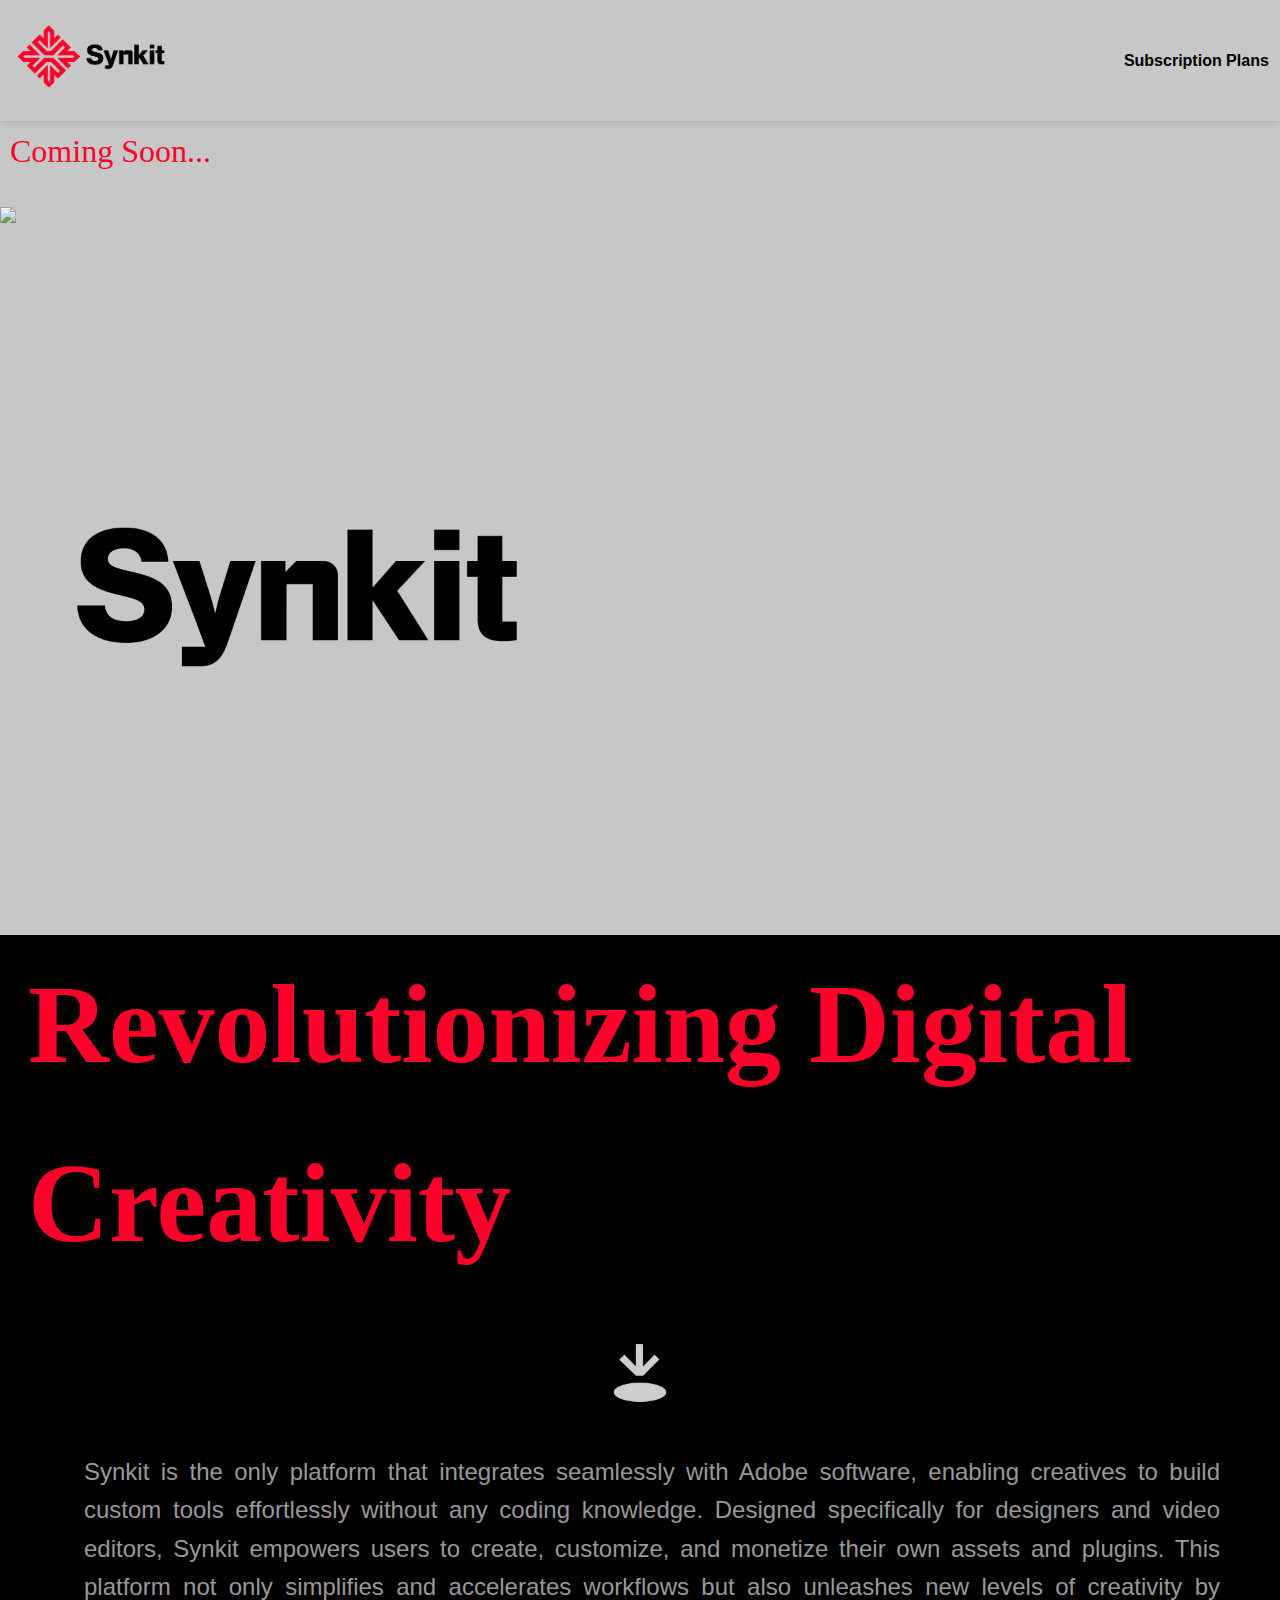
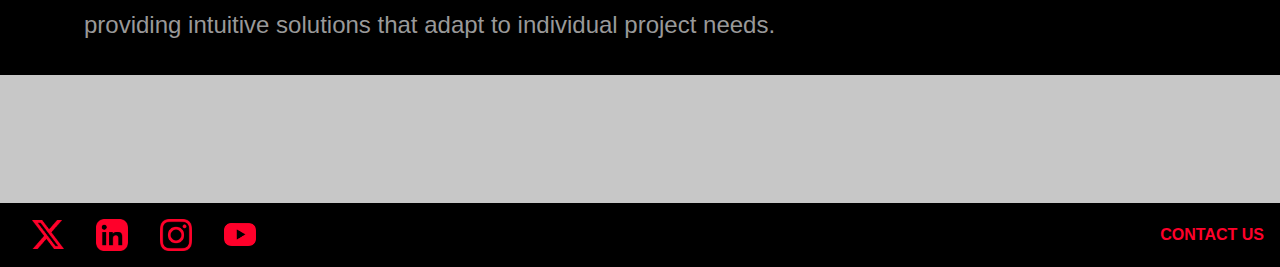
==== index.html @ 9582654c "apartado-landing" ====
<!DOCTYPE html>
<html lang="en">
<head>
    <meta charset="UTF-8">
    <meta name="viewport" content="width=device-width, initial-scale=1.0">
    <title>Synkit</title>
    <link rel="stylesheet" href="CSS/stytle.css">
    <!-- Font Awesome para los iconos de redes sociales -->
    <link rel="stylesheet" href="https://cdnjs.cloudflare.com/ajax/libs/font-awesome/5.15.4/css/all.min.css">
</head>
<body id="background_landing">
    <header>
        <div class="container_product">
            <a href="#" class="logo_product">
                <img src="IMG/Synkit Logov4-02.png" class="img-fluid" alt="Synkit Logo">
            </a>
            <nav>
                <a href="#">Subscription Plans</a>
            </nav>
        </div>
    </header>
    <main>
        <div>
            <p class="coming_soon">Coming Soon...</p>
        </div>
        <section>
            <img src="IMG/render_2.png" class="img-fondo">
            <div>
                <img src="IMG/synkit_landing.png" class="synkit">
            </div>
        </section>
        <section id="banner1">
            <h1>Revolutionizing Digital Creativity</h1>
            <div class="container">
                <div class="row">
                    <div class="col">
                        <img src="IMG/icon_1.png" class="">
                    </div>
                </div>
                <div class="row">
                    <div class="col">
                        <p>Synkit is the only platform that integrates seamlessly with Adobe software, enabling creatives to build custom tools effortlessly without any coding knowledge. Designed specifically for designers and video editors, Synkit empowers users to create, customize, and monetize their own assets and plugins. This platform not only simplifies and accelerates workflows but also unleashes new levels of creativity by providing intuitive solutions that adapt to individual project needs.</p>
                    </div>
                </div>
            </div>
        </section>
    </main>

    <footer>
        <section class="footer_product">
            <div class="footer_product_box">
                <div class="footer_icons">
                    <a class="col footer_icons_box">
                        <img src="IMG/icon_twitter_red.png" class="img_icon_product" alt="twitter">
                        <img src="IMG/icon_linkedin_red.png" class="img_icon_product" alt="linkedin">
                        <img src="IMG/icon_instagram_red.png" class="img_icon_product" alt="instagram">
                        <img src="IMG/icon_youtube_red.png" class="img_icon_product" alt="youtube">
                    </a>
                </div>
                <div class="footer_contact_product">
                    <h3>CONTACT US</h3>
                </div>
                
            </div>
        </section>
    </footer>
    <script src="https://unpkg.com/flickity@2/dist/flickity.pkgd.min.js"></script>
    <script src="https://unpkg.com/aos@2.3.1/dist/aos.js"></script>
    <script src="https://cdn.jsdelivr.net/npm/bootstrap@5.3.3/dist/js/bootstrap.bundle.min.js" integrity="sha384-YvpcrYf0tY3lHB60NNkmXc5s9fDVZLESaAA55NDzOxhy9GkcIdslK1eN7N6jIeHz" crossorigin="anonymous"></script>
</body>
</html>
---- CSS/stytle.css ----
/* Reset y estilos generales */
* {
    margin: 0;
    padding: 0;
    box-sizing: border-box;
    font-family: "Montserrat", sans-serif;
    font-optical-sizing: auto;
    
    
}

body {
   
    line-height: 1.6;
    color: #333; 
   
}

#background_product {
    background-color: #d9d9d9;

}

#background_landing {
    background-color: rgb(199, 199, 199);
}

.container {
    max-width: 1200px;
    margin: 0 auto;
    padding: 0 20px;
}

/* Header */
header {
    padding: 1rem 0;
    box-shadow: 0 2px 5px rgba(0,0,0,0.1);
    width: 100%;
    top: 0;
}

/* PAGINA DE LANDING */

@font-face {
    font-family: Neue Regrade Extrabold;
    src: url('Fonts\Neue Regrade Extrabold.otf');
}

.coming_soon {
    position: relative;
    font-family: Neue Regrade Extrabold;
    width: 100%;
    font-size: 32px;
    margin-top: 35px;
    margin-left: 10px;
    color: #FF002A; /* Puedes cambiar el color del texto */
    animation: parpadeo 0.8s infinite; /* Duración y repetición infinita */
}

@keyframes parpadeo {
    0%, 100% {
        opacity: 1;
    }
    50% {
        opacity: 0;
    }
}

.img-fondo {
    position: absolute;
    z-index: 1;
    width: 100%;
}

.synkit {
    position: relative;
    z-index: 2;
    width: 100%;
}

#banner1 {
    background-color: #000000;
    position: relative;
    display: flex;
    align-items:center;
    flex-direction: column;
}

#banner1 h1 {
    font-size: 7em;
    padding-left: 0.25em;
    font-family: Neue Regrade Extrabold;
    color: #FF002A;
}

#banner1 p {
    position: relative;
    padding-left: 1em;
    font-size: 24px;
    text-align: justify;
    margin-top: 30px;
}

#banner1 div div {
    display: flex;
    flex-direction: row;
    justify-content:center
}

.container {
    margin: 0 auto;
}
/* PAGINA DE PRODUCTO ////////////*/

/* .container {
    width: 100%;
    max-width: 1200px;
    margin: 0 auto;
    padding: 20px;
} */

.logo_product {
    width: 100px;
    height: auto;
}

.logo_product, img {
   width: 10em;
}

/* HEADER STYLES */

.container_product {
    display: flex;
    justify-content: space-between;
    align-items: center;
    padding: 0em 0.7em 0em 0.7em;
    
}

/* MENU PRODUCTO */

.aside-mobile {
    width: 220px;
    position: fixed;
    box-sizing: border-box;
    padding: 10px 0;
    height: 100%;
    top: 0;
    left: -220px;
    z-index: 2;
    background: #000000;
    display: block;
    transition: all 0.3s ease;
    -webkit-transition: all 0.3s ease;
    -moz-transition: all 0.3s ease;
    -o-transition: all 0.3s ease;
 }
 
 .aside-mobile .cont-scroll {
    width: 100%;
    height: 100%;
    overflow-y: auto;
 }
 
 /* .aside-mobile h2 {
    color: #0f9;
    font-size: 35px;
    padding: 0 0 0 20px;
    line-height: 100%;
    margin: 5px 0;
 } */
 
 .aside-mobile ul {
    display: block;
    box-sizing: border-box;
    padding: 0 0 0 20px;
 }
 
 .aside-mobile ul li {
    display: block;
 }
 
 .aside-mobile ul li a {
    display: block;
    text-align: left;
    font-weight: bold;
    font-size: 1.2vw;
    color: #FF002A;
    text-transform: uppercase;
    padding: 1vw 0;
    text-decoration: none;
    cursor: pointer;
    transition: all 0.3s ease;
    -webkit-transition: all 0.3s ease;
    -moz-transition: all 0.3s ease;
    -o-transition: all 0.3s ease;
 }
 
 .aside-mobile ul li a:hover {
    color: #9f0;
 }
 
 .aside-mobile .ico-seccion {
    width: 24px;
    height: 60px;
    overflow: hidden;
    position: absolute;
    top: 0;
    bottom: 0;
    right: -24px;
    z-index: 2;
    margin: auto;
    transition: all 0.3s ease;
    -webkit-transition: all 0.3s ease;
    -moz-transition: all 0.3s ease;
    -o-transition: all 0.3s ease;
    transform-origin: 0% 50%;
    -webkit-transform-origin: 0% 50%;
    -moz-transform-origin: 0% 50%;
    -ms-transform-origin: 0% 50%;
    -o-transform-origin: 0% 50%;
 }
 
 .aside-mobile .ico-seccion:hover {
    transform: scale(1.2);
 }
 
 .aside-mobile .ico-seccion .circulo {
    width: 50px;
    height: 50px;
    border-radius: 50%;
    position: absolute;
    top: 0;
    right: 0;
    cursor: pointer;
    background: #FF002A;
 }
 
 .aside-mobile #btn-menu-lateral {
    width: 20px;
    height: 100%;
    position: absolute;
    top: 0;
    right: -20px;
 }
 
 .contenido {
    width: 100%;
    height: 100%;
    position: relative;
    float: left;
 }
 
 .indicaciones {
    width: 100%;
    height: 40px;
    position: absolute;
    top: 0;
    right: 0;
    bottom: 0;
    left: 0;
    margin: auto;
    color: #fff;
    text-align: center;
    font-weight: 700;
    font-size: 30px;
 }
 

 /* .burger {
    position:fixed;
    z-index:1;
    top: 30px;
    left:30px;
    width: 50px;
    height:35px;
    transition: .3s;
  }

  .burger.active {
    transform: rotate(180deg);
  }
  
  .burger span{
    position: absolute;
    width:100%;
    height:6px;
    background: black;
    left: 0;
    
  }
 
  .burger span:nth-child(1){
    top: 0;
    transition: all .3s .3s;
  }
  .burger.active span:nth-child(1){
    top:calc(50% - 3px);
    transform: rotate(45deg);
  }
  
  .burger span:nth-child(2) {
    top: calc(50% - 3px);
    transition: opacity 1s
  }
  .burger.active span:nth-child(2) {
    opacity: 0;
  }
  
  .burger span:nth-child(3) {
    bottom:0;
    transition: all .3s .3s;
  }
  .burger.active span:nth-child(3){
    
    transform: rotate(-45deg);
    bottom:calc(50% - 3px);
    
  }
  
  nav ul{
    display: none;
    position: absolute;
    margin-top: 0;
    width:100%;
    background: lightgray;
    height:600px;
  }
  
  nav ul li{
    
    margin-left: 30px;
    line-height: 10px;
    font-size: 20px;
    margin-top:85px;
    list-style: none;
  }
  nav li a{
    color:black;
    text-decoration: none;
    transition: font-size .3s;
  }
 
  nav li a:hover{
    font-size: 25px;
  }  */

#title_product_texture {
    display: flex;
    align-items: flex-end;
    margin: 2vw 0 4vw 0;
}

  #flip_product {
    height:50px;
    overflow:hidden;
    width: 5rem;
    margin: 0 0 0 2vw;
  }
  
  #flip_product > div > div {
    color:#fff;
    padding:4px 12px;
    height:45px;
    margin-bottom:45px;
    display:inline-block;
  }
  
  #flip_product div:first-child {
    animation: show 5s linear infinite;
  }

  #title_product_texture > #flip_product > div > div > .img_arrow_texture {
    width: 2rem;
  }
  

p {
    position:fixed;
    width:100%;
    bottom:30px;
    font-size:12px;
    color:#999;
    margin-top:200px;
    
  }

nav {
    display: flex;
    align-items: center;
    gap: 20px;
}

nav a {
    text-decoration: none;
    color: #000;
    font-weight: bold;
}


/* HERO SECTION STYLES MENU */

#title_product_texture > .arrow_title_productt {
    font-size: 2rem;
}

#title_product_texture > .title_menu_product {
    font-size: 4rem;
    font-weight: bold;
    margin: 0.7rem 0 0 0;
}



/* PRODUCTS SECTION STYLES */

.container_section_product {
    width: 100%;
    max-width: 1200px;
    margin: 0 auto;
    padding: 20px;
}

.container_section_product > .row > .card_product {
    border: 2px solid #c7c7c7;
    display: flex;
    flex-direction: column;
    align-items: center;
    padding: 2em;
    margin-top: 0rem;
}

/* .card_product {
   
    
} */

.container_section_product > .row 
> .card_product > .img_product {
    width: 80%;
}

.container_section_product > .row 
> .card_product > .product_info > h3 {
    font-size: 1.5vw;
    color: #FF002A;
}


/* PRODUCTO PDP */


#title_pdp {
    display: flex;
    align-items: flex-end;
    margin: 2vw 0 4vw 0;
}

  #flip_pdp {
    height:50px;
    overflow:hidden;
    width: 5rem;
    margin: 0 0 0 2vw;
  }
  
  #flip_pdp > div > div {
    color:#fff;
    padding:4px 12px;
    height:45px;
    margin-bottom:45px;
    display:inline-block;
  }
  
  #flip_pdp div:first-child {
    animation: show 5s linear infinite;
  }

  #title_pdp > #flip_pdp > div > div > .img_arrow_pdp {
    width: 2rem;
  }

  .box {
    width: 100px;
    height: 100px;
    background-color: blue;
    margin: 50px;
 }
  
/* LIBRERIA PDP */


.image-content {
    width: 100%;
    max-width: 400px;
}

.image-container {
    position: relative;
}

.image-container::before {
    float: left;
    padding-top: 133.76623376623376%;
    content: "";
}

.image-container::after {
    display: block;
    content: "";
    clear: both;
}

.images {
    width: 100%;
    height: 100%;
    position: absolute;
    display: grid;
    grid-template-columns: repeat(3, 1fr);
    grid-template-rows: repeat(4, 1fr);
    gap: 8px;
    grid-template-areas:
        "img-1 img-1 img-1"
        "img-1 img-1 img-1"
        "img-1 img-1 img-1"
        "img-2 img-3 img-4";
}

.product {
    background-size: 75%;
    background-position: center;
    background-repeat: no-repeat;
    cursor: pointer;
    border: 1px dashed #fffce1;
    will-change: transform;
    background-color: #0e100f;
}

.product[data-grid="img-1"] { grid-area: img-1; }
.product[data-grid="img-2"] { grid-area: img-2; }
.product[data-grid="img-3"] { grid-area: img-3; }
.product[data-grid="img-4"] { grid-area: img-4; }

.product-1 { background-image: url("./IMG/web_text_4.jpg"); }
.product-2 { background-image: url("./IMG/web_text_4.jpg"); }
.product-3 { background-image: url("./IMG/web_text_4.jpg"); }
.product-4 { background-image: url("./IMG/web_text_4.jpg"); }

/* PDP INFORMACIÓN */





/* FOOTER */

footer {
    background-color: black;
    padding: 1rem;
    margin: 10% 0 0 0;
}

.footer_product > .footer_product_box {
    display: flex;
    justify-content: space-between;
    align-items: center;
}

.footer_product >.footer_product_box >
.footer_icons > .footer_icons_box  {
   width: 3rem;
   display: flex;
   align-items: center;
   
}

.footer_product >.footer_product_box >
.footer_icons > .footer_icons_box > .img_icon_product  {
   width: 2em;
   margin: 0 1rem 0 1rem;
}

.footer_product >.footer_product_box > .footer_contact_product > h3  {
    font-size: 1rem;
    color: #FF002A;
 }


@media (min-width: 992px) {
    .g-lg-3, .gx-lg-3 {
        --bs-gutter-x: 0rem;
    }

    .g-2, .gy-2 {
    --bs-gutter-y: 0rem; 
    }
.g-2, .gx-2 {
    --bs-gutter-x: 0rem; 
}
}
/* Media Queries */
@media (max-width: 768px) {
    .hero h1 {
        font-size: 2.5rem;
    }
    
    .coming-soon {
        flex-direction: column;
        align-items: center;
    }
    
    .features ul {
        grid-template-columns: repeat(auto-fit, minmax(150px, 1fr));
        gap: 1rem;
    }
}

@media (max-width: 480px) {
    .hero h1 {
        font-size: 2rem;
    }
    
    .hero p {
        font-size: 1rem;
    }
    
    .features h2 {
        font-size: 2rem;
    }
    
    .contact p {
        font-size: 1.5rem;
    }
    
    .social-media {
        gap: 1rem;
    }
}



/* Animaciones */
@keyframes fadeIn {
    from {
        opacity: 0;
        transform: translateY(20px);
    }
    to {
        opacity: 1;
        transform: translateY(0);
    }
}

.hero, .features, .contact {
    animation: fadeIn 1s ease-out;
}

@keyframes show {
    0% {margin-top:-270px;}
    5% {margin-top:-160px;}
    33% {margin-top:-160px;}
    38% {margin-top:-75px;}
    66% {margin-top:-75px;}
    71% {margin-top:0px;}
    99.99% {margin-top:0px;}
    100% {margin-top:-270px;}
  }
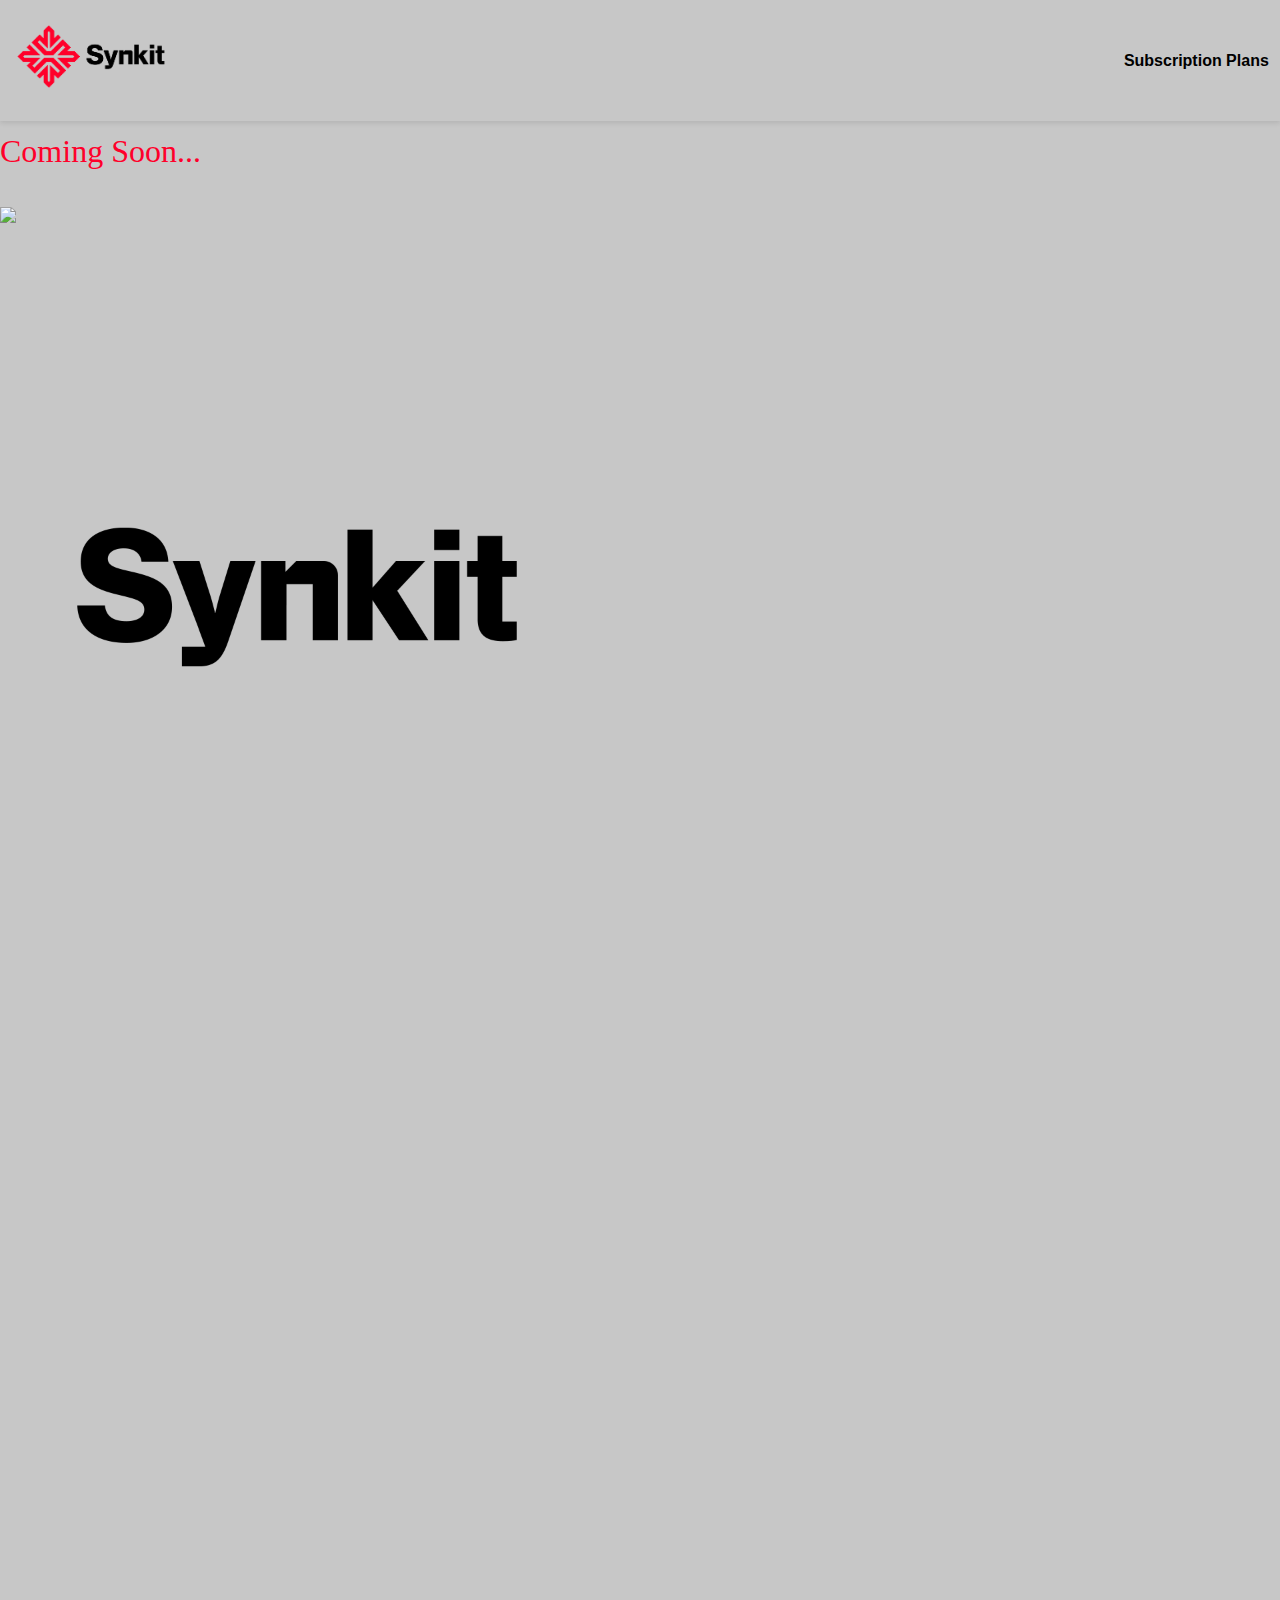
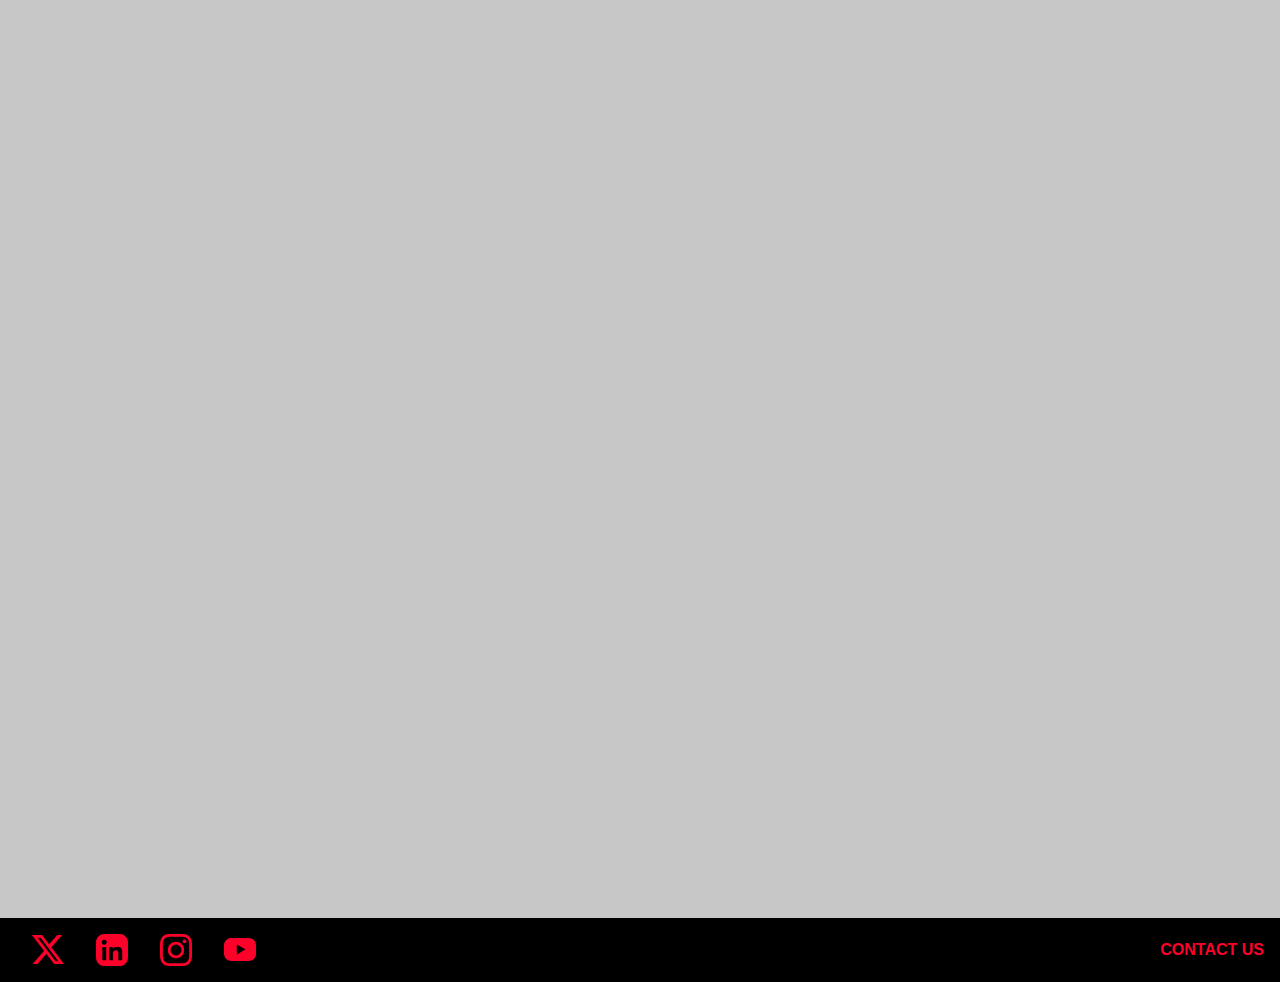
==== commit 50b9ccf4: "animacion-y-seccion" ====
--- a/index.html
+++ b/index.html
@@ -30,16 +30,40 @@
             </div>
         </section>
         <section id="banner1">
-            <h1>Revolutionizing Digital Creativity</h1>
-            <div class="container">
-                <div class="row">
-                    <div class="col">
-                        <img src="IMG/icon_1.png" class="">
+            <div class="todo_banner1">
+                <h1>Revolutionizing Digital Creativity</h1>
+                <div class="container">
+                    <div class="row justify-content-start">
+                        <div class="col-4">
+                            <img src="IMG/icon_1.png" class="">
+                        </div>
                     </div>
-                </div>
-                <div class="row">
-                    <div class="col">
-                        <p>Synkit is the only platform that integrates seamlessly with Adobe software, enabling creatives to build custom tools effortlessly without any coding knowledge. Designed specifically for designers and video editors, Synkit empowers users to create, customize, and monetize their own assets and plugins. This platform not only simplifies and accelerates workflows but also unleashes new levels of creativity by providing intuitive solutions that adapt to individual project needs.</p>
+                    <div class="row justify-content-center">
+                        <div class="col-4">
+                            <p>Synkit is the only platform that integrates seamlessly with Adobe software, enabling creatives to build custom tools effortlessly without any coding knowledge. Designed specifically for designers and video editors, Synkit empowers users to create, customize, and monetize their own assets and plugins. This platform not only simplifies and accelerates workflows but also unleashes new levels of creativity by providing intuitive solutions that adapt to individual project needs.</p>
+                        </div>
+                    </div>
+                    <div class="row justify-content-center">
+                        <div class="col-4">
+                            <h2 class="faq">FAQ</h2>
+                        </div>
+                    </div>
+                    <div class="row justify-content-end">
+                        <div class="col-4">
+                            <p class="textoFaq"><b>How much does the Synkit subscription cost?</b><br>
+                                The price starts at $5.99 per month.<br><br>
+                                
+                                <b>What does the subscription include?</b><br>
+                                An exclusive marketplace with the best assets for Adobe tools (textures, plugins, mock-ups...).
+                                <br><br>
+                                <b>What can I do with Synkit?</b><br>
+                                You can create and sell templates, create Photoshop actions, develop effects and styles, among hundreds of other interesting things.</p>
+                        </div>
+                    </div>
+                    <div class="row justify-content-center">
+                        <div class="col-4">
+                            <img src="IMG/logo2.png" class="logoPequeno">
+                        </div>
                     </div>
                 </div>
             </div>
--- a/CSS/stytle.css
+++ b/CSS/stytle.css
@@ -52,7 +52,6 @@
     width: 100%;
     font-size: 32px;
     margin-top: 35px;
-    margin-left: 10px;
     color: #FF002A; /* Puedes cambiar el color del texto */
     animation: parpadeo 0.8s infinite; /* Duración y repetición infinita */
 }
@@ -84,11 +83,13 @@
     display: flex;
     align-items:center;
     flex-direction: column;
+    left: -1000px; /* Inicialmente fuera de la vista hacia la izquierda */
+    opacity: 0; /* Inicialmente transparente */
+    transition: left 1s ease, opacity 1s ease; /* Transiciones para suavizar el efecto */
 }
 
 #banner1 h1 {
     font-size: 7em;
-    padding-left: 0.25em;
     font-family: Neue Regrade Extrabold;
     color: #FF002A;
 }
@@ -101,7 +102,7 @@
     margin-top: 30px;
 }
 
-#banner1 div div {
+#banner1 div div div {
     display: flex;
     flex-direction: row;
     justify-content:center
@@ -110,7 +111,28 @@
 .container {
     margin: 0 auto;
 }
+
+.faq {
+  font-size: 7em;
+  font-family: Neue Regrade Extrabold;
+  color: #FF002A;
+}
+
+.textoFaq {
+  position: relative;
+  padding-left: 1em;
+  font-size: 24px;
+  text-align: justify;
+  margin-top: 30px;
+  color: #999;
+}
+
+
 /* PAGINA DE PRODUCTO ////////////*/
+
+
+
+
 
 /* .container {
     width: 100%;
@@ -135,6 +157,7 @@
     justify-content: space-between;
     align-items: center;
     padding: 0em 0.7em 0em 0.7em;
+    
     
 }
 
@@ -355,7 +378,6 @@
   #flip_product {
     height:50px;
     overflow:hidden;
-    width: 5rem;
     margin: 0 0 0 2vw;
   }
   
@@ -409,6 +431,7 @@
     font-size: 4rem;
     font-weight: bold;
     margin: 0.7rem 0 0 0;
+    font-family: Neue Regrade Extrabold; 
 }
 
 
@@ -460,7 +483,7 @@
   #flip_pdp {
     height:50px;
     overflow:hidden;
-    width: 5rem;
+    /* width: 5rem; */
     margin: 0 0 0 2vw;
   }
   
@@ -486,67 +509,67 @@
     background-color: blue;
     margin: 50px;
  }
-  
-/* LIBRERIA PDP */
-
-
-.image-content {
-    width: 100%;
-    max-width: 400px;
-}
-
-.image-container {
-    position: relative;
-}
-
-.image-container::before {
+
+ #title_pdp > .title_menu_pdp {
+    font-size: 4rem;
+    font-weight: bold;
+    margin: 0.7rem 0 0 0;
+    font-family: Neue Regrade Extrabold;
+ }
+  
+/* LIBRERIA PDP FotoSwipe */
+
+.grid {
+    background: #DDD;
+    max-width: 1200px;
+  }
+  
+  /* clear fix */
+  .grid:after {
+    content: '';
+    display: block;
+    clear: both;
+  }
+  
+  /* ---- .grid-item ---- */
+  
+  .grid-item {
     float: left;
-    padding-top: 133.76623376623376%;
-    content: "";
-}
-
-.image-container::after {
-    display: block;
-    content: "";
-    clear: both;
-}
-
-.images {
-    width: 100%;
-    height: 100%;
-    position: absolute;
-    display: grid;
-    grid-template-columns: repeat(3, 1fr);
-    grid-template-rows: repeat(4, 1fr);
-    gap: 8px;
-    grid-template-areas:
-        "img-1 img-1 img-1"
-        "img-1 img-1 img-1"
-        "img-1 img-1 img-1"
-        "img-2 img-3 img-4";
-}
-
-.product {
-    background-size: 75%;
-    background-position: center;
-    background-repeat: no-repeat;
-    cursor: pointer;
-    border: 1px dashed #fffce1;
-    will-change: transform;
-    background-color: #0e100f;
-}
-
-.product[data-grid="img-1"] { grid-area: img-1; }
-.product[data-grid="img-2"] { grid-area: img-2; }
-.product[data-grid="img-3"] { grid-area: img-3; }
-.product[data-grid="img-4"] { grid-area: img-4; }
-
-.product-1 { background-image: url("./IMG/web_text_4.jpg"); }
-.product-2 { background-image: url("./IMG/web_text_4.jpg"); }
-.product-3 { background-image: url("./IMG/web_text_4.jpg"); }
-.product-4 { background-image: url("./IMG/web_text_4.jpg"); }
-
-/* PDP INFORMACIÓN */
+    width: 100px;
+    height: 100px;
+    background: #C09;
+    border: 2px solid hsla(0, 0%, 0%, 0.5);
+  }
+  
+  .grid-item--width2 { width: 200px; }
+  .grid-item--height2 { height: 200px; }
+  
+  .grid-item:hover {
+    border-color: hsla(0, 0%, 100%, 0.5);
+    cursor: move;
+  }
+  
+  .grid-item.is-dragging,
+  .grid-item.is-positioning-post-drag {
+    background: #C90;
+    z-index: 2;
+  }
+  
+  .packery-drop-placeholder {
+    outline: 3px dashed hsla(0, 0%, 0%, 0.5);
+    outline-offset: -6px;
+    -webkit-transition: -webkit-transform 0.2s;
+            transition: transform 0.2s;
+  }
+
+  .grid-item.is-dragging,
+/* Packery adds class while transitioning to drop position */
+.grid-item.is-positioning-post-drag {
+  background: #EA0;
+  z-index: 2; /* keep dragged item on top */
+}
+  
+  /* PDP INFORMACIÓN */
 
 
 
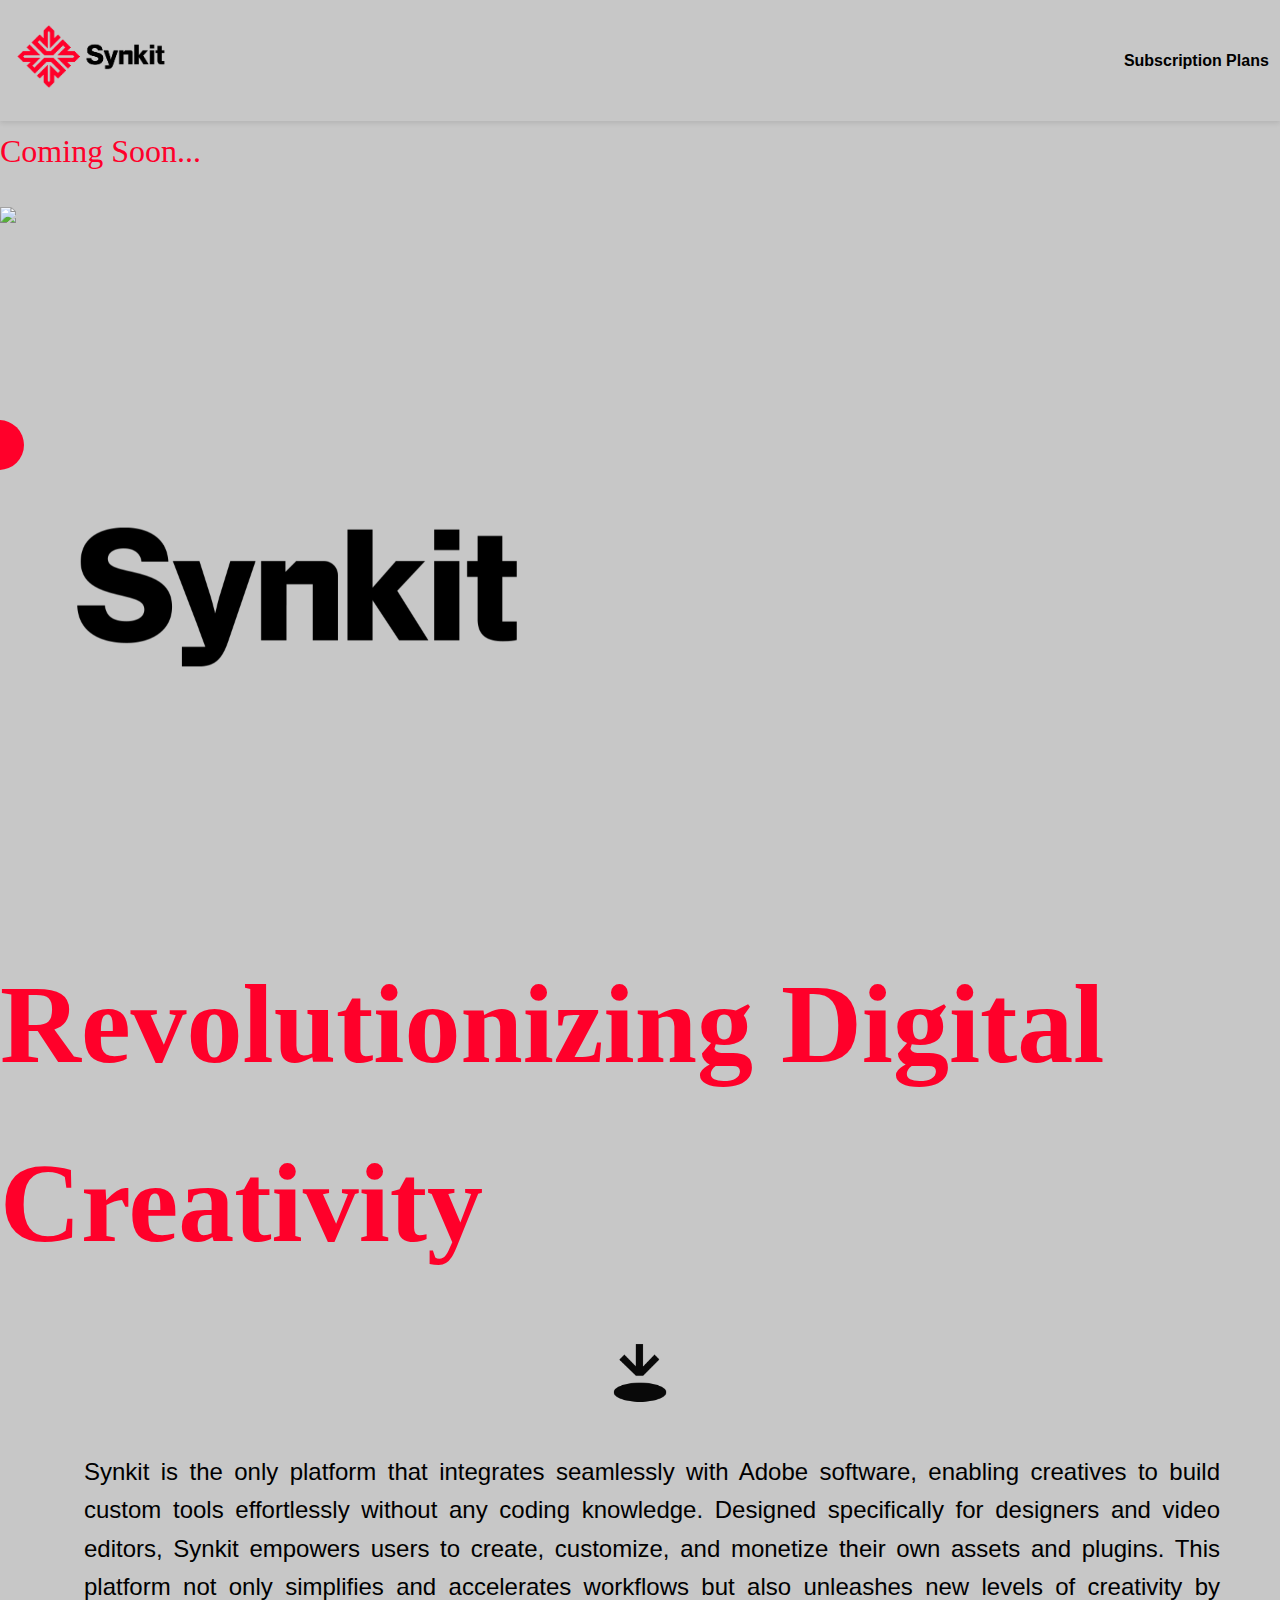
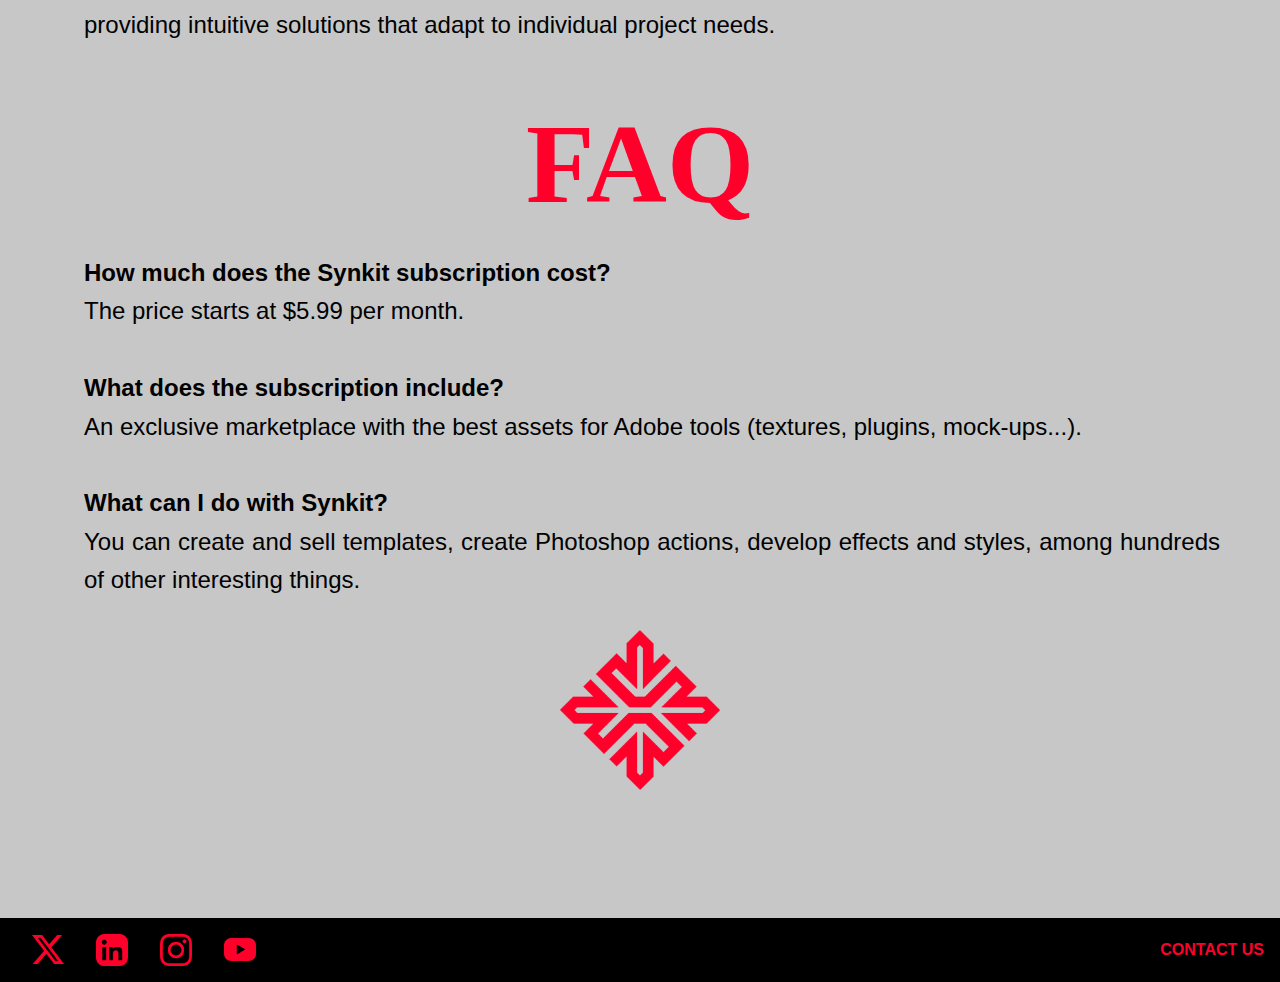
==== commit 49962add: "cambios" ====
--- a/index.html
+++ b/index.html
@@ -18,6 +18,21 @@
                 <a href="#">Subscription Plans</a>
             </nav>
         </div>
+        <aside id="menu-lateral" class="aside-mobile">
+            <div class="cont-scroll">
+            <ul>
+                <li><a href="#">Plugins</a></li>
+                <li><a href="#" class="actual">Brushes</a></li>
+                <li><a href="#">Textures</a></li>
+                <li><a href="#">FX packs</a></li>
+                <li><a href="#">MSock-ups</a></li>
+            </ul>
+            <div class="ico-seccion">
+                <div class="circulo salud"></div>
+            </div>
+            <div id="btn-menu-lateral"></div>
+            </div>
+        </aside>
     </header>
     <main>
         <div>
--- a/CSS/stytle.css
+++ b/CSS/stytle.css
@@ -78,14 +78,10 @@
 }
 
 #banner1 {
-    background-color: #000000;
     position: relative;
     display: flex;
     align-items:center;
     flex-direction: column;
-    left: -1000px; /* Inicialmente fuera de la vista hacia la izquierda */
-    opacity: 0; /* Inicialmente transparente */
-    transition: left 1s ease, opacity 1s ease; /* Transiciones para suavizar el efecto */
 }
 
 #banner1 h1 {
@@ -100,6 +96,7 @@
     font-size: 24px;
     text-align: justify;
     margin-top: 30px;
+    color: #000000;
 }
 
 #banner1 div div div {
@@ -124,7 +121,7 @@
   font-size: 24px;
   text-align: justify;
   margin-top: 30px;
-  color: #999;
+  color: #000000;
 }
 
 
@@ -519,68 +516,98 @@
   
 /* LIBRERIA PDP FotoSwipe */
 
-.grid {
-    background: #DDD;
-    max-width: 1200px;
-  }
-  
-  /* clear fix */
-  .grid:after {
-    content: '';
-    display: block;
-    clear: both;
-  }
-  
-  /* ---- .grid-item ---- */
-  
-  .grid-item {
-    float: left;
+
+  /* PDP INFORMACIÓN */
+
+
+  .gallery {
+    text-align: center;
+  }
+  .main-image img {
+    width: 400px;
+    height: 400px;
+    object-fit: cover;
+    margin-bottom: 20px;
+    cursor: pointer;
+    transition: transform 0.3s ease;
+  }
+  .thumbnails {
+    display: flex;
+    justify-content: center;
+  }
+  .thumbnail {
     width: 100px;
     height: 100px;
-    background: #C09;
-    border: 2px solid hsla(0, 0%, 0%, 0.5);
-  }
-  
-  .grid-item--width2 { width: 200px; }
-  .grid-item--height2 { height: 200px; }
-  
-  .grid-item:hover {
-    border-color: hsla(0, 0%, 100%, 0.5);
-    cursor: move;
-  }
-  
-  .grid-item.is-dragging,
-  .grid-item.is-positioning-post-drag {
-    background: #C90;
-    z-index: 2;
-  }
-  
-  .packery-drop-placeholder {
-    outline: 3px dashed hsla(0, 0%, 0%, 0.5);
-    outline-offset: -6px;
-    -webkit-transition: -webkit-transform 0.2s;
-            transition: transform 0.2s;
-  }
-
-  .grid-item.is-dragging,
-/* Packery adds class while transitioning to drop position */
-.grid-item.is-positioning-post-drag {
-  background: #EA0;
-  z-index: 2; /* keep dragged item on top */
-}
-  
-  /* PDP INFORMACIÓN */
-
-
-
-
-
+    object-fit: cover;
+    cursor: pointer;
+    transition: transform 0.2s ease;
+    padding: 0.2rem;
+  }
+  .thumbnail:hover {
+    transform: scale(1.1);
+  }
+
+  /* Estilos del modal */
+  .modal {
+    display: none;
+    position: fixed;
+    top: 0;
+    left: 0;
+    width: 100%;
+    height: 100%;
+    background-color: rgba(0, 0, 0, 0.8);
+    justify-content: center;
+    align-items: center;
+    z-index: 1000;
+  }
+  .modal-content {
+    position: relative;
+  max-width: 50%;
+  max-height: 50%;
+  text-align: center;
+  background-color: transparent !important; /* Fuerza la transparencia */
+  border: none !important; /* Elimina el borde si es necesario */
+  box-shadow: none !important; /* Elimina cualquier sombra */
+    
+  }
+  .modal-content img {
+    width: 50%; /* Tamaño reducido para las imágenes en el modal */
+    height: auto;
+    margin: 20px auto;
+  }
+
+  /* Botones de control y cierre fuera de la imagen */
+  .close {
+    position: absolute;
+    top: 20px;
+    right: 30px;
+    font-size: 32px;
+    color: white;
+    cursor: pointer;
+  }
+  .carousel-control {
+    cursor: pointer;
+    position: absolute;
+    top: 50%;
+    transform: translateY(-50%);
+    color: white;
+    font-weight: bold;
+    font-size: 32px;
+    user-select: none;
+    padding: 0 20px;
+  }
+  .carousel-control.left {
+    left: 20px;
+  }
+  .carousel-control.right {
+    right: 20px;
+  }
 /* FOOTER */
 
 footer {
     background-color: black;
     padding: 1rem;
-    margin: 10% 0 0 0;
+    margin: 10VW 0 0 0;
 }
 
 .footer_product > .footer_product_box {
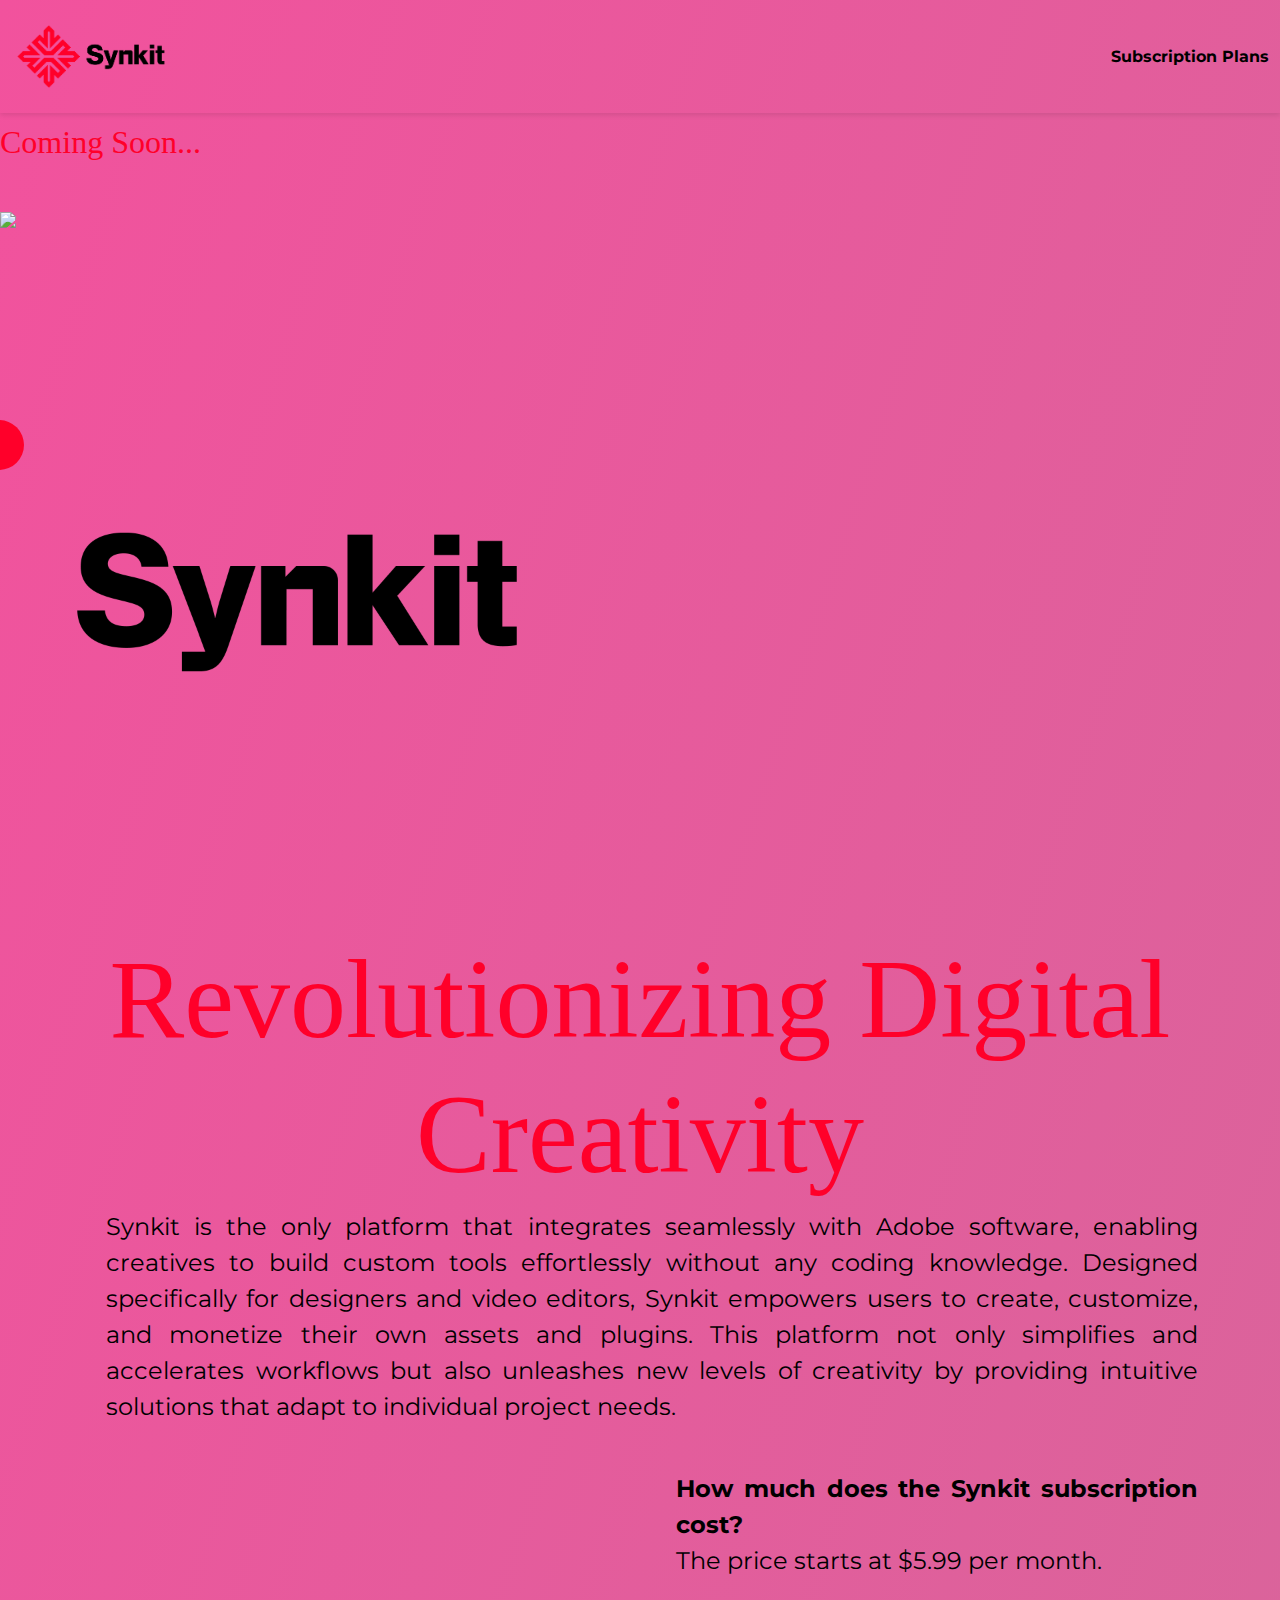
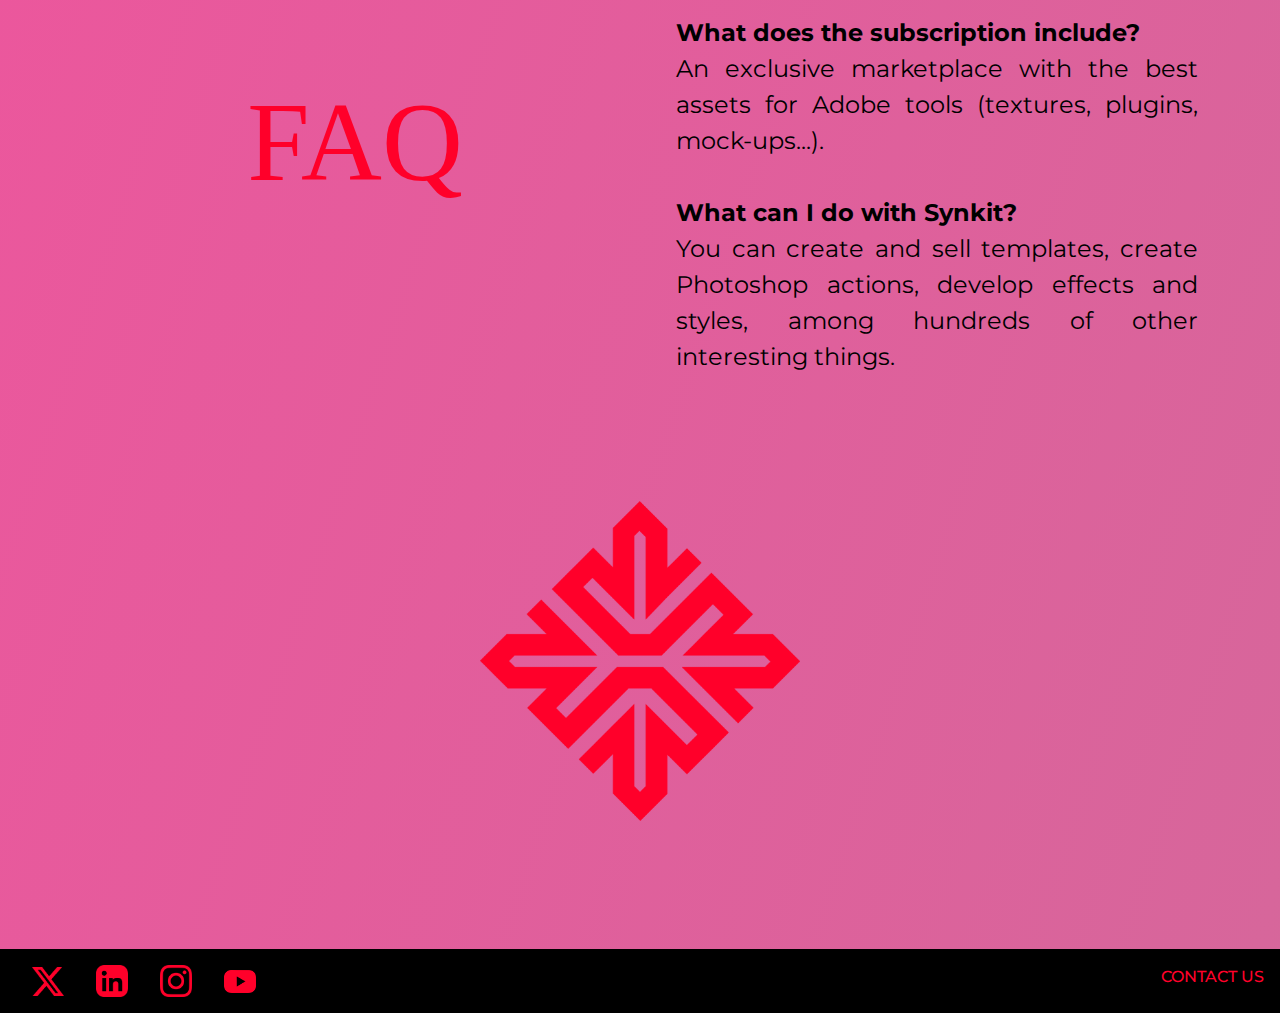
==== commit 4b36385e: "cambios" ====
--- a/index.html
+++ b/index.html
@@ -1,13 +1,20 @@
 <!DOCTYPE html>
 <html lang="en">
-<head>
-    <meta charset="UTF-8">
-    <meta name="viewport" content="width=device-width, initial-scale=1.0">
-    <title>Synkit</title>
-    <link rel="stylesheet" href="CSS/stytle.css">
-    <!-- Font Awesome para los iconos de redes sociales -->
-    <link rel="stylesheet" href="https://cdnjs.cloudflare.com/ajax/libs/font-awesome/5.15.4/css/all.min.css">
-</head>
+    <head>
+        <meta charset="UTF-8">
+        <meta name="viewport" content="width=device-width, initial-scale=1.0">
+        <title>Synkit Textures</title>
+        <link href="https://unpkg.com/aos@2.3.1/dist/aos.css" rel="stylesheet">
+        <link rel="stylesheet" href="CSS/stytle.css">
+        <link href="https://cdn.jsdelivr.net/npm/bootstrap@5.3.3/dist/css/bootstrap.min.css" rel="stylesheet" integrity="sha384-QWTKZyjpPEjISv5WaRU9OFeRpok6YctnYmDr5pNlyT2bRjXh0JMhjY6hW+ALEwIH" crossorigin="anonymous"> 
+        <!-- Font Awesome para los iconos de redes sociales -->
+        <link rel="stylesheet" href="https://cdnjs.cloudflare.com/ajax/libs/font-awesome/5.15.4/css/all.min.css">
+        <link rel="preconnect" href="https://fonts.googleapis.com">
+        <link rel="preconnect" href="https://fonts.gstatic.com" crossorigin>
+        <link href="https://fonts.googleapis.com/css2?family=Lato:ital,wght@0,100;0,300;0,400;0,700;0,900;1,100;1,
+        300;1,400;1,700;1,900&family=Montserrat:ital,wght@0,100..900;1,100..900&family=Roboto:ital,wght@0,100;0,300;0,400;0,500;0,700;0,900;1,100;1,300;1,400;1,500;1,700;1,900&display=swap" rel="stylesheet">
+    
+    </head>
 <body id="background_landing">
     <header>
         <div class="container_product">
@@ -46,25 +53,23 @@
         </section>
         <section id="banner1">
             <div class="todo_banner1">
-                <h1>Revolutionizing Digital Creativity</h1>
-                <div class="container">
-                    <div class="row justify-content-start">
-                        <div class="col-4">
-                            <img src="IMG/icon_1.png" class="">
+
+                <div class="container text-center">
+                    <div class="row align-items-start">
+                        <div class="col">
+                            <h1>Revolutionizing Digital Creativity</h1>
                         </div>
                     </div>
-                    <div class="row justify-content-center">
-                        <div class="col-4">
+                    <div class="row align-items-start">
+                        <div class="col">
                             <p>Synkit is the only platform that integrates seamlessly with Adobe software, enabling creatives to build custom tools effortlessly without any coding knowledge. Designed specifically for designers and video editors, Synkit empowers users to create, customize, and monetize their own assets and plugins. This platform not only simplifies and accelerates workflows but also unleashes new levels of creativity by providing intuitive solutions that adapt to individual project needs.</p>
                         </div>
                     </div>
-                    <div class="row justify-content-center">
-                        <div class="col-4">
+                    <div class="row align-items-center">
+                        <div class="col">
                             <h2 class="faq">FAQ</h2>
                         </div>
-                    </div>
-                    <div class="row justify-content-end">
-                        <div class="col-4">
+                        <div class="col">
                             <p class="textoFaq"><b>How much does the Synkit subscription cost?</b><br>
                                 The price starts at $5.99 per month.<br><br>
                                 
@@ -75,8 +80,8 @@
                                 You can create and sell templates, create Photoshop actions, develop effects and styles, among hundreds of other interesting things.</p>
                         </div>
                     </div>
-                    <div class="row justify-content-center">
-                        <div class="col-4">
+                    <div class="row align-items-center">
+                        <div class="col">
                             <img src="IMG/logo2.png" class="logoPequeno">
                         </div>
                     </div>
--- a/CSS/stytle.css
+++ b/CSS/stytle.css
@@ -22,7 +22,27 @@
 }
 
 #background_landing {
-    background-color: rgb(199, 199, 199);
+  background: linear-gradient(108deg, #F2529D, #969696, #D2D8D9, #F23D5E);
+  background-size: 1000% 1000%;
+  -webkit-animation: AnimationName 16s ease infinite;
+  -moz-animation: AnimationName 16s ease infinite;
+  animation: AnimationName 16s ease infinite;
+}
+
+@-webkit-keyframes AnimationName {
+  0%{background-position:49% 0%}
+  50%{background-position:52% 100%}
+  100%{background-position:49% 0%}
+}
+@-moz-keyframes AnimationName {
+  0%{background-position:49% 0%}
+  50%{background-position:52% 100%}
+  100%{background-position:49% 0%}
+}
+@keyframes AnimationName {
+  0%{background-position:49% 0%}
+  50%{background-position:52% 100%}
+  100%{background-position:49% 0%}
 }
 
 .container {
@@ -124,6 +144,21 @@
   color: #000000;
 }
 
+.logoPequeno {
+  width: 20em;
+  margin-top: 5em;
+  transform-style: preserve-3d;
+  animation: rotar3D 3s linear infinite;
+}
+
+@keyframes rotar3D {
+  from {
+      transform: rotateY(0deg);
+  }
+  to {
+      transform: rotateY(360deg);
+  }
+}
 
 /* PAGINA DE PRODUCTO ////////////*/
 
@@ -168,7 +203,7 @@
     height: 100%;
     top: 0;
     left: -220px;
-    z-index: 2;
+    z-index: 3;
     background: #000000;
     display: block;
     transition: all 0.3s ease;
@@ -287,90 +322,11 @@
     font-size: 30px;
  }
  
-
- /* .burger {
-    position:fixed;
-    z-index:1;
-    top: 30px;
-    left:30px;
-    width: 50px;
-    height:35px;
-    transition: .3s;
-  }
-
-  .burger.active {
-    transform: rotate(180deg);
-  }
-  
-  .burger span{
-    position: absolute;
-    width:100%;
-    height:6px;
-    background: black;
-    left: 0;
-    
-  }
- 
-  .burger span:nth-child(1){
-    top: 0;
-    transition: all .3s .3s;
-  }
-  .burger.active span:nth-child(1){
-    top:calc(50% - 3px);
-    transform: rotate(45deg);
-  }
-  
-  .burger span:nth-child(2) {
-    top: calc(50% - 3px);
-    transition: opacity 1s
-  }
-  .burger.active span:nth-child(2) {
-    opacity: 0;
-  }
-  
-  .burger span:nth-child(3) {
-    bottom:0;
-    transition: all .3s .3s;
-  }
-  .burger.active span:nth-child(3){
-    
-    transform: rotate(-45deg);
-    bottom:calc(50% - 3px);
-    
-  }
-  
-  nav ul{
-    display: none;
-    position: absolute;
-    margin-top: 0;
-    width:100%;
-    background: lightgray;
-    height:600px;
-  }
-  
-  nav ul li{
-    
-    margin-left: 30px;
-    line-height: 10px;
-    font-size: 20px;
-    margin-top:85px;
-    list-style: none;
-  }
-  nav li a{
-    color:black;
-    text-decoration: none;
-    transition: font-size .3s;
-  }
- 
-  nav li a:hover{
-    font-size: 25px;
-  }  */
-
-#title_product_texture {
+  #title_product_texture {
     display: flex;
     align-items: flex-end;
     margin: 2vw 0 4vw 0;
-}
+  }
 
   #flip_product {
     height:50px;
@@ -405,51 +361,52 @@
     
   }
 
-nav {
-    display: flex;
-    align-items: center;
-    gap: 20px;
-}
-
-nav a {
-    text-decoration: none;
-    color: #000;
-    font-weight: bold;
-}
+  nav {
+      display: flex;
+      align-items: center;
+      gap: 20px;
+  }
+
+  nav a {
+      text-decoration: none;
+      color: #000;
+      font-weight: bold;
+  }
 
 
 /* HERO SECTION STYLES MENU */
 
-#title_product_texture > .arrow_title_productt {
-    font-size: 2rem;
-}
-
-#title_product_texture > .title_menu_product {
-    font-size: 4rem;
-    font-weight: bold;
-    margin: 0.7rem 0 0 0;
-    font-family: Neue Regrade Extrabold; 
-}
+  #title_product_texture > .arrow_title_productt {
+      font-size: 2rem;
+  }
+
+  #title_product_texture > .title_menu_product {
+      font-size: 4rem;
+      font-weight: bold;
+      margin: 0.7rem 0 0 0;
+      font-family: Neue Regrade Extrabold; 
+  }
 
 
 
 /* PRODUCTS SECTION STYLES */
 
-.container_section_product {
-    width: 100%;
-    max-width: 1200px;
-    margin: 0 auto;
-    padding: 20px;
-}
-
-.container_section_product > .row > .card_product {
-    border: 2px solid #c7c7c7;
-    display: flex;
-    flex-direction: column;
-    align-items: center;
-    padding: 2em;
-    margin-top: 0rem;
-}
+  .container_section_product {
+      width: 100%;
+      max-width: 1200px;
+      margin: 0 auto;
+      padding: 20px;
+      
+  }
+
+  .container_section_product > .row > .card_product {
+      border: 2px solid #c7c7c7;
+      display: flex;
+      flex-direction: column;
+      align-items: center;
+      padding: 2em;
+      margin-top: 0rem;
+  }
 
 /* .card_product {
    
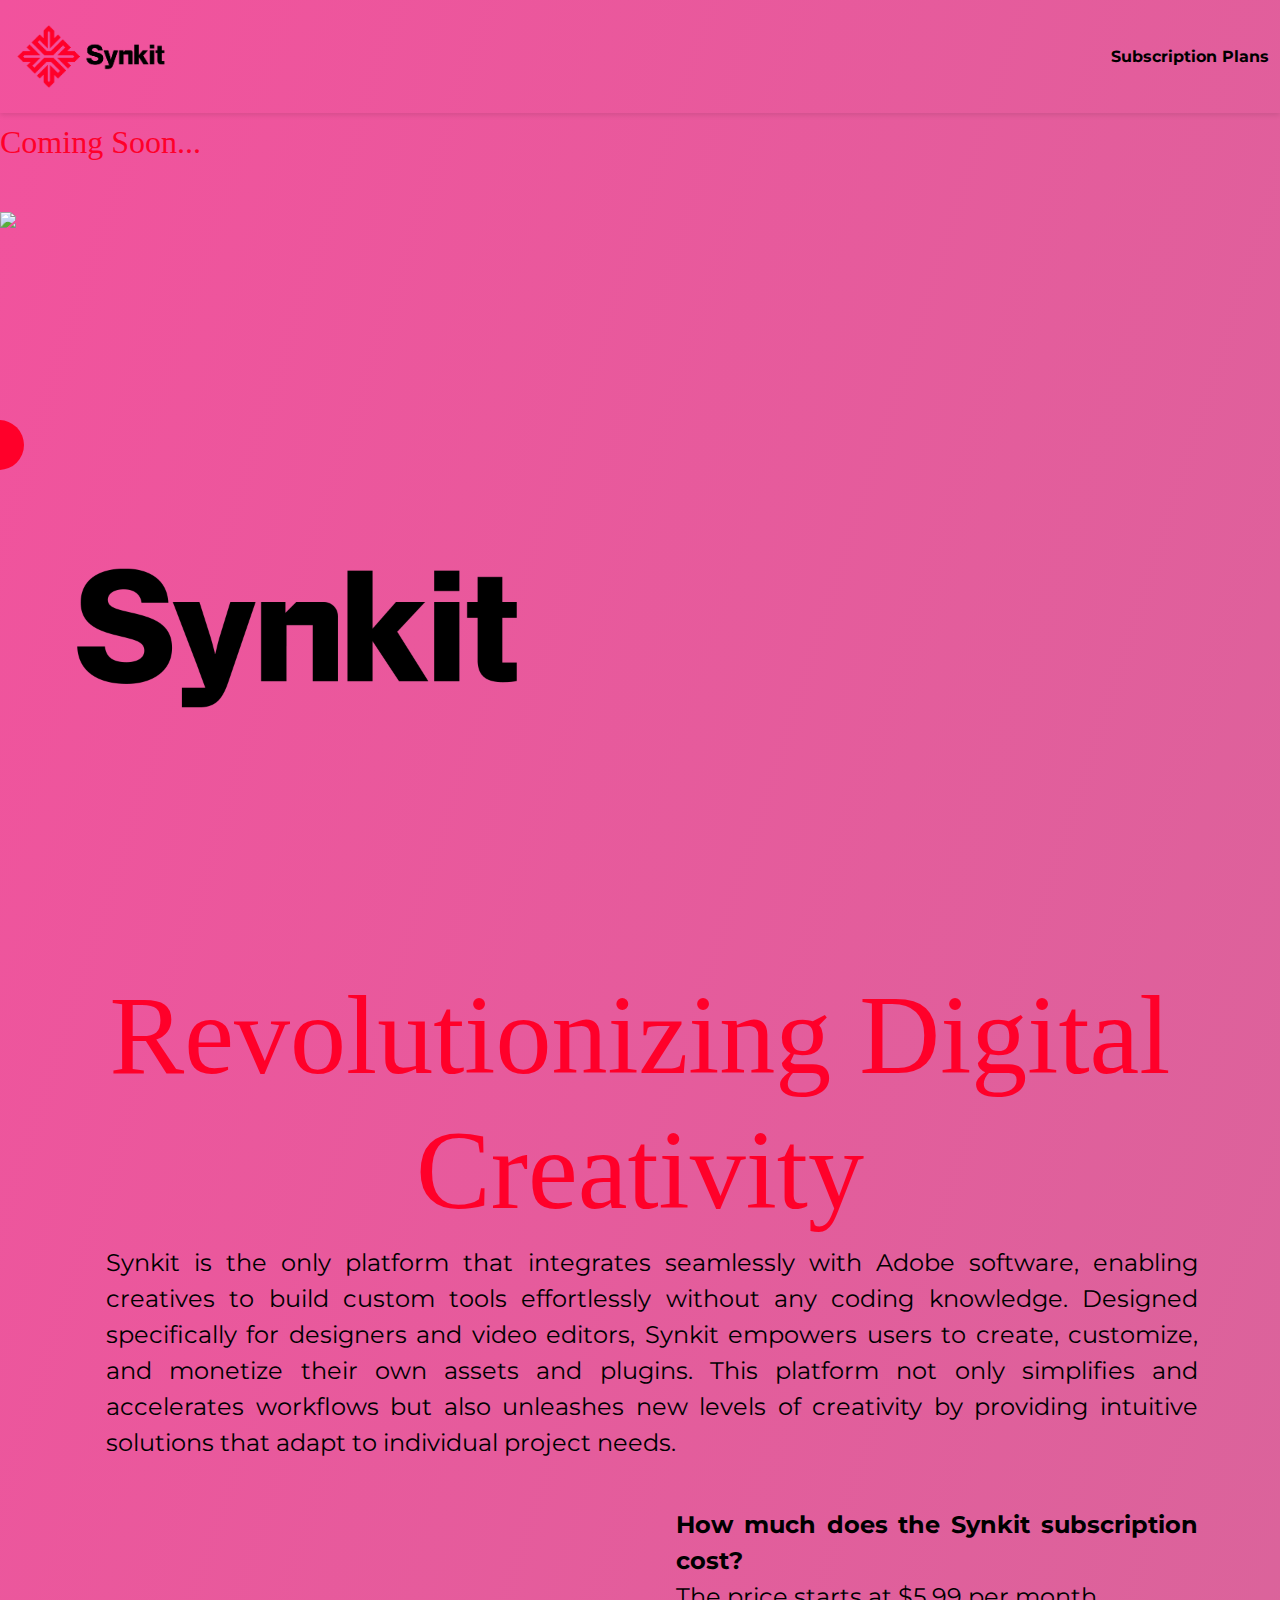
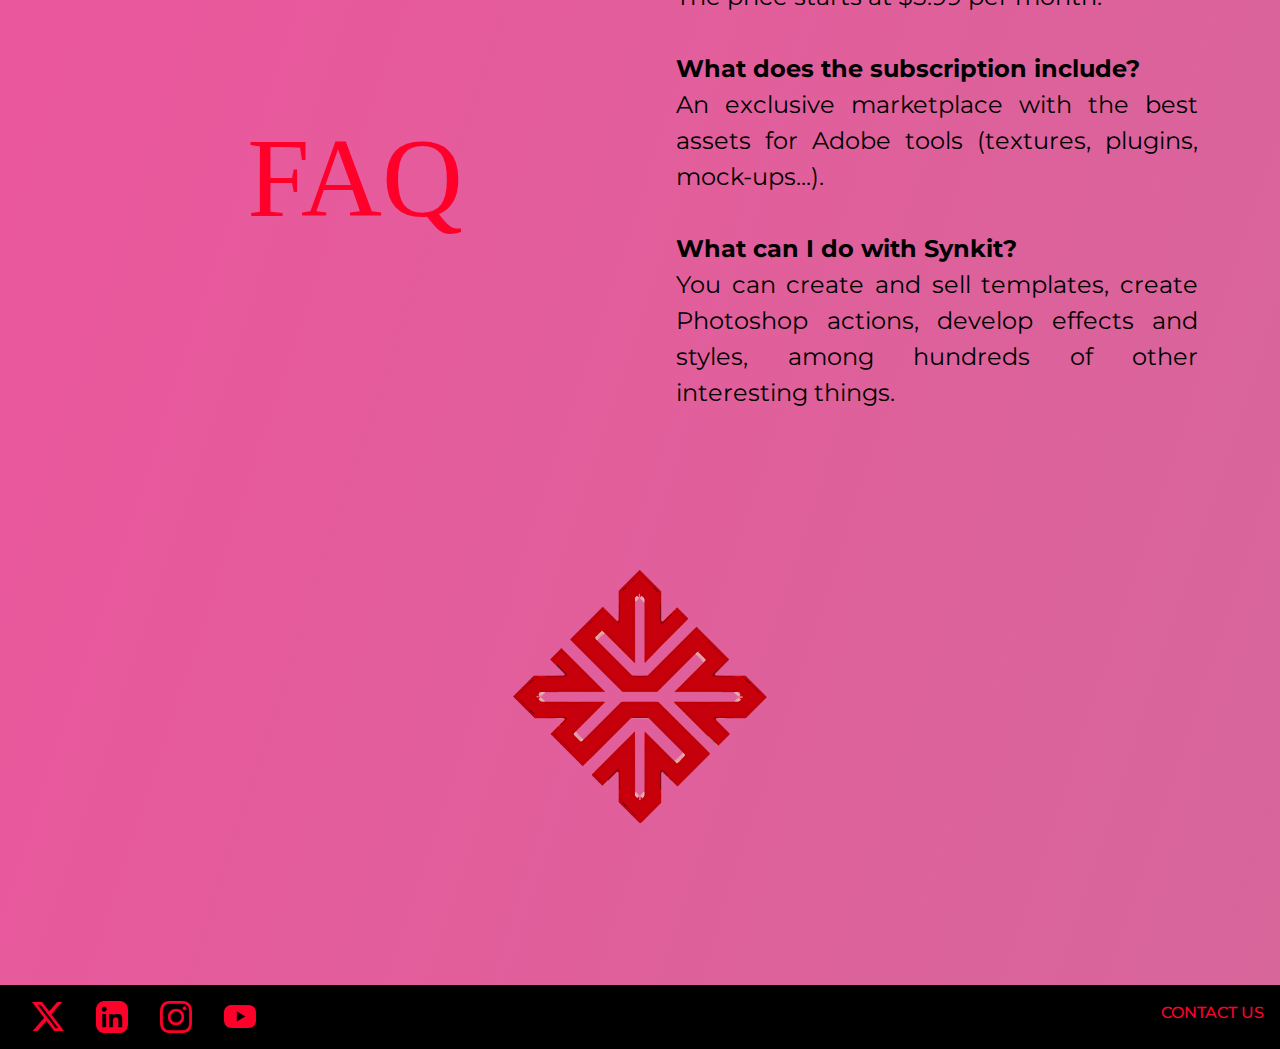
==== commit 5f442da3: "funciona-menu" ====
--- a/index.html
+++ b/index.html
@@ -13,7 +13,8 @@
         <link rel="preconnect" href="https://fonts.gstatic.com" crossorigin>
         <link href="https://fonts.googleapis.com/css2?family=Lato:ital,wght@0,100;0,300;0,400;0,700;0,900;1,100;1,
         300;1,400;1,700;1,900&family=Montserrat:ital,wght@0,100..900;1,100..900&family=Roboto:ital,wght@0,100;0,300;0,400;0,500;0,700;0,900;1,100;1,300;1,400;1,500;1,700;1,900&display=swap" rel="stylesheet">
-    
+        <script src="https://cdnjs.cloudflare.com/ajax/libs/jquery/3.6.0/jquery.min.js"></script>
+
     </head>
 <body id="background_landing">
     <header>
@@ -47,9 +48,7 @@
         </div>
         <section>
             <img src="IMG/render_2.png" class="img-fondo">
-            <div>
-                <img src="IMG/synkit_landing.png" class="synkit">
-            </div>
+            <img src="IMG/synkit_landing.png" class="synkit">
         </section>
         <section id="banner1">
             <div class="todo_banner1">
@@ -108,8 +107,15 @@
             </div>
         </section>
     </footer>
+    <script src="https://unpkg.com/isotope-layout@3/dist/isotope.pkgd.min.js"></script>
+    <script src="https://ajax.googleapis.com/ajax/libs/jquery/3.4.1/jquery.min.js"></script>
+    <script src="https://cdnjs.cloudflare.com/ajax/libs/gsap/3.12.5/gsap.min.js"></script>
+    <script src="https://unpkg.com/photoswipe@4.1.3/dist/photoswipe.min.js"></script>
+    <script src="https://unpkg.com/photoswipe@4.1.3/dist/photoswipe-ui-default.min.js"></script>
+    <script src="https://cdnjs.cloudflare.com/ajax/libs/gsap/3.12.5/Flip.min.js"></script>
     <script src="https://unpkg.com/flickity@2/dist/flickity.pkgd.min.js"></script>
     <script src="https://unpkg.com/aos@2.3.1/dist/aos.js"></script>
-    <script src="https://cdn.jsdelivr.net/npm/bootstrap@5.3.3/dist/js/bootstrap.bundle.min.js" integrity="sha384-YvpcrYf0tY3lHB60NNkmXc5s9fDVZLESaAA55NDzOxhy9GkcIdslK1eN7N6jIeHz" crossorigin="anonymous"></script>
+    <script src="https://cdn.jsdelivr.net/npm/bootstrap@5.3.3/dist/js/bootstrap.bundle.min.js"></script>
+    <script src="JS/script.js"></script>
 </body>
 </html>--- a/CSS/stytle.css
+++ b/CSS/stytle.css
@@ -85,6 +85,7 @@
     }
 }
 
+
 .img-fondo {
     position: absolute;
     z-index: 1;
@@ -95,6 +96,7 @@
     position: relative;
     z-index: 2;
     width: 100%;
+    margin: 4vh 0 0 0;
 }
 
 #banner1 {
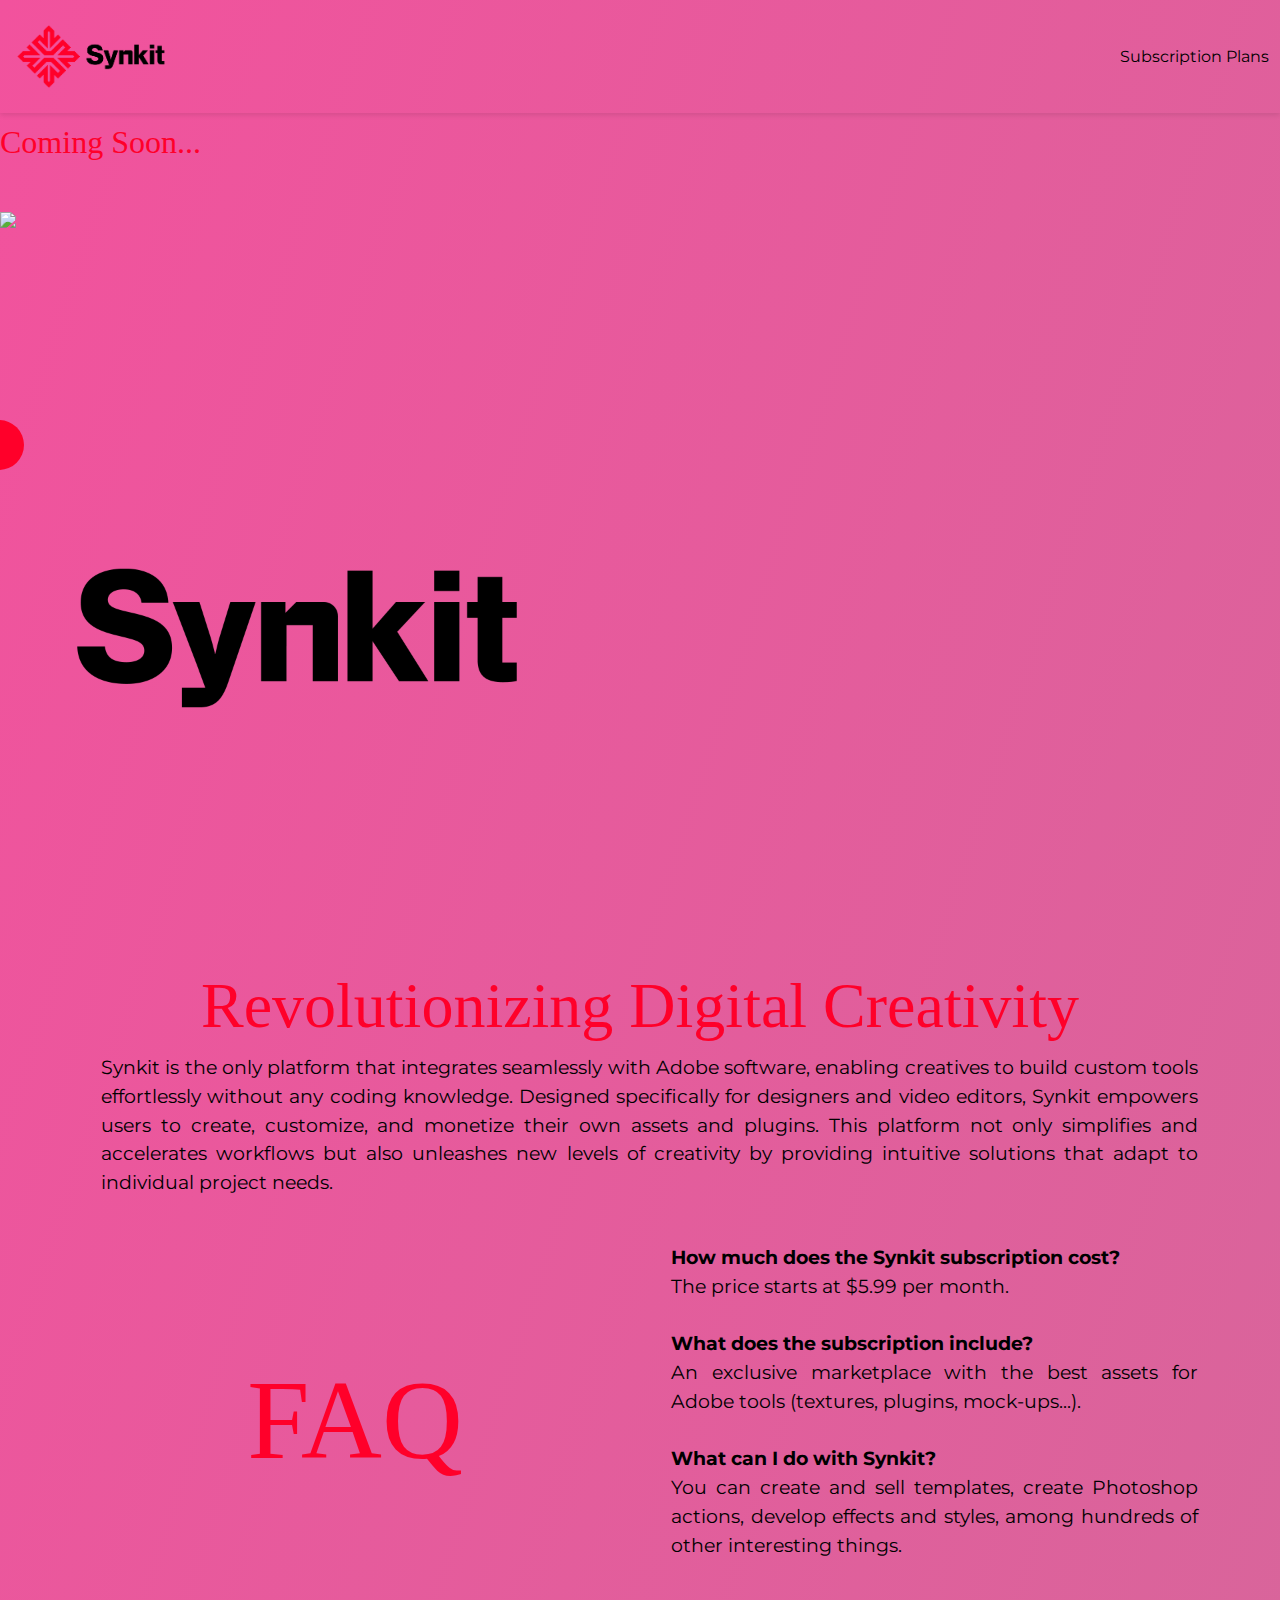
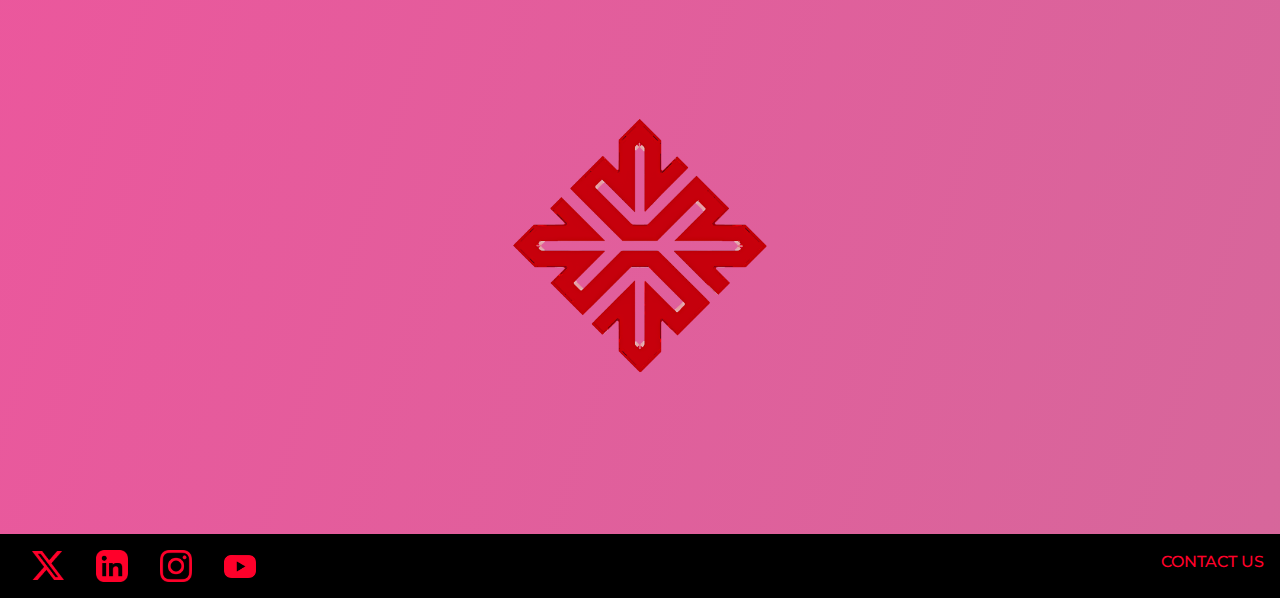
==== commit ce65029a: "ultimos_ajustes" ====
--- a/index.html
+++ b/index.html
@@ -19,11 +19,11 @@
 <body id="background_landing">
     <header>
         <div class="container_product">
-            <a href="#" class="logo_product">
+            <a href="index.html" class="logo_product">
                 <img src="IMG/Synkit Logov4-02.png" class="img-fluid" alt="Synkit Logo">
             </a>
             <nav>
-                <a href="#">Subscription Plans</a>
+                <a href="#" class="clickable-title">Subscription Plans</a>
             </nav>
         </div>
         <aside id="menu-lateral" class="aside-mobile">
@@ -31,7 +31,7 @@
             <ul>
                 <li><a href="#">Plugins</a></li>
                 <li><a href="#" class="actual">Brushes</a></li>
-                <li><a href="#">Textures</a></li>
+                <li><a href="product.html">Textures</a></li>
                 <li><a href="#">FX packs</a></li>
                 <li><a href="#">MSock-ups</a></li>
             </ul>
@@ -93,12 +93,20 @@
         <section class="footer_product">
             <div class="footer_product_box">
                 <div class="footer_icons">
-                    <a class="col footer_icons_box">
-                        <img src="IMG/icon_twitter_red.png" class="img_icon_product" alt="twitter">
-                        <img src="IMG/icon_linkedin_red.png" class="img_icon_product" alt="linkedin">
-                        <img src="IMG/icon_instagram_red.png" class="img_icon_product" alt="instagram">
-                        <img src="IMG/icon_youtube_red.png" class="img_icon_product" alt="youtube">
-                    </a>
+                    <div class="col footer_icons_box">
+                        <a href="https://x.com/?lang=es" target="_blank" rel="noopener noreferrer">
+                            <img src="IMG/icon_twitter_red.png" class="img_icon_product" alt="twitter">
+                        </a>
+                        <a href="https://www.linkedin.com/feed/" target="_blank" rel="noopener noreferrer">
+                            <img src="IMG/icon_linkedin_red.png" class="img_icon_product" alt="linkedin">
+                        </a>
+                        <a href="https://www.instagram.com/" target="_blank" rel="noopener noreferrer">
+                            <img src="IMG/icon_instagram_red.png" class="img_icon_product" alt="instagram">
+                        </a>
+                        <a href="https://www.youtube.com/" target="_blank" rel="noopener noreferrer">
+                            <img src="IMG/icon_youtube_red.png" class="img_icon_product" alt="youtube">
+                        </a>
+                    </div>
                 </div>
                 <div class="footer_contact_product">
                     <h3>CONTACT US</h3>
--- a/CSS/stytle.css
+++ b/CSS/stytle.css
@@ -13,6 +13,7 @@
    
     line-height: 1.6;
     color: #333; 
+    
    
 }
 
@@ -29,6 +30,14 @@
   animation: AnimationName 16s ease infinite;
 }
 
+#background_product {
+  background: linear-gradient(108deg, #F2529D, #969696, #D2D8D9, #F23D5E);
+  background-size: 1000% 1000%;
+  -webkit-animation: AnimationName 16s ease infinite;
+  -moz-animation: AnimationName 16s ease infinite;
+  animation: AnimationName 16s ease infinite;
+}
+
 @-webkit-keyframes AnimationName {
   0%{background-position:49% 0%}
   50%{background-position:52% 100%}
@@ -107,7 +116,7 @@
 }
 
 #banner1 h1 {
-    font-size: 7em;
+    font-size: 5vw;
     font-family: Neue Regrade Extrabold;
     color: #FF002A;
 }
@@ -115,7 +124,7 @@
 #banner1 p {
     position: relative;
     padding-left: 1em;
-    font-size: 24px;
+    font-size: 1.5vw;
     text-align: justify;
     margin-top: 30px;
     color: #000000;
@@ -167,14 +176,6 @@
 
 
 
-
-/* .container {
-    width: 100%;
-    max-width: 1200px;
-    margin: 0 auto;
-    padding: 20px;
-} */
-
 .logo_product {
     width: 100px;
     height: auto;
@@ -192,7 +193,33 @@
     align-items: center;
     padding: 0em 0.7em 0em 0.7em;
     
-    
+}
+
+.clickable-title {
+  position: relative;
+  font-weight: normal;
+  text-decoration: none;
+  color: #000; /* Ajusta el color según tus necesidades */
+  transition: font-weight 0.3s ease;
+}
+
+.clickable-title::after {
+  content: "";
+  position: absolute;
+  left: 0;
+  bottom: -2px; /* Ajusta la posición vertical de la línea de subrayado */
+  width: 0;
+  height: 2px; /* Grosor de la línea de subrayado */
+  background-color: #000; /* Color de la línea de subrayado */
+  transition: width 0.3s ease;
+}
+
+.clickable-title:hover {
+  font-weight: bold; /* Pone el texto en negrita al pasar el ratón */
+}
+
+.clickable-title:hover::after {
+  width: 100%; /* Anima la línea de subrayado de izquierda a derecha */
 }
 
 /* MENU PRODUCTO */
@@ -242,7 +269,7 @@
     display: block;
     text-align: left;
     font-weight: bold;
-    font-size: 1.2vw;
+    font-size: clamp(1rem, 1vw, 5rem);
     color: #FF002A;
     text-transform: uppercase;
     padding: 1vw 0;
@@ -349,7 +376,7 @@
   }
 
   #title_product_texture > #flip_product > div > div > .img_arrow_texture {
-    width: 2rem;
+    width: clamp(20px, 2rem, 50px);
   }
   
 
@@ -383,7 +410,7 @@
   }
 
   #title_product_texture > .title_menu_product {
-      font-size: 4rem;
+      font-size: clamp(1.8rem, 9vw, 5rem);
       font-weight: bold;
       margin: 0.7rem 0 0 0;
       font-family: Neue Regrade Extrabold; 
@@ -421,10 +448,60 @@
 }
 
 .container_section_product > .row 
-> .card_product > .product_info > h3 {
+> .card_product > .product_info > ul   {
+  padding-left: 0; /* Opcional: elimina el espacio de la izquierda */
+    text-decoration: none;
+    list-style-type: none; /* Quita los puntos */
+    
+}
+
+.container_section_product > .row 
+> .card_product > .product_info > ul > li  {
     font-size: 1.5vw;
     color: #FF002A;
-}
+    font-size: clamp(1rem, 1vw, 5rem);
+    text-decoration: none;
+    list-style-type: none; /* Quita los puntos */
+    
+}
+
+.container_section_product > .row 
+> .card_product > .product_info > ul > li > a {
+    font-size: 1.5vw;
+    color: #FF002A;
+    font-size: clamp(1rem, 1vw, 5rem);
+    text-decoration: none;
+    list-style-type: none; /* Quita los puntos */
+    
+}
+
+.animated-text {
+  position: relative;
+  font-weight: normal;
+  text-decoration: none;
+  color: #000;
+  transition: font-weight 0.3s ease; /* Animación de negrita */
+}
+
+.animated-text::after {
+  content: "";
+  position: absolute;
+  left: 0;
+  bottom: -2px; /* Ajusta la posición de la línea */
+  width: 0;
+  height: 2px; /* Grosor de la línea de subrayado */
+  background-color: #000;
+  transition: width 0.3s ease; /* Animación del subrayado */
+}
+
+.animated-text:hover {
+  font-weight: bold; /* Activa la negrita al pasar el ratón */
+}
+
+.animated-text:hover::after {
+  width: 100%; /* Hace que la línea de subrayado crezca de izquierda a derecha */
+}
+
 
 
 /* PRODUCTO PDP */
@@ -467,11 +544,21 @@
  }
 
  #title_pdp > .title_menu_pdp {
-    font-size: 4rem;
+    font-size: clamp(1.8rem, 9vw, 5rem);
     font-weight: bold;
-    margin: 0.7rem 0 0 0;
+    margin: 1vh 0 0 2vh;
     font-family: Neue Regrade Extrabold;
- }
+    animation: colorBlink 2s ease-in-out infinite; /* Animación en bucle */ }
+
+    @keyframes colorBlink {
+      0%, 100% {
+          color: black; /* Color inicial */
+      }
+      50% {
+          color: red; /* Color intermedio */
+      }
+  }
+
   
 /* LIBRERIA PDP FotoSwipe */
 
@@ -480,20 +567,46 @@
 
 
   .gallery {
-    text-align: center;
-  }
+    display: flex;
+    align-items: flex-start;
+  }
+  
+  .images-container {
+    border: 2px solid #c7c7c7;
+    display: flex;
+    flex-direction: column;
+    align-items: center;
+    padding: 2em;
+    margin-top: 0rem;
+}
+  
+  
   .main-image img {
     width: 400px;
     height: 400px;
     object-fit: cover;
     margin-bottom: 20px;
-    cursor: pointer;
-    transition: transform 0.3s ease;
-  }
+  }
+
+  #particles-js {
+    position: fixed;
+    width: 100%;
+    height: 100%;
+    top: 0;
+    left: 0;
+    z-index: -1; /* Asegura que las partículas estén en el fondo */
+    background-color: #3a3a3a; /* Fondo gris */
+    pointer-events: none; /* Evita interferencia con el resto de la página */
+}
+
+
+  
   .thumbnails {
     display: flex;
     justify-content: center;
-  }
+    /* gap: 10px; */
+  }
+  
   .thumbnail {
     width: 100px;
     height: 100px;
@@ -502,11 +615,39 @@
     transition: transform 0.2s ease;
     padding: 0.2rem;
   }
+  
   .thumbnail:hover {
     transform: scale(1.1);
   }
-
-  /* Estilos del modal */
+  
+  .info_pdp {
+    max-width: 50vw;
+    border: 2px solid #c7c7c7;
+    display: flex;
+    flex-direction: column;
+    align-items: center;
+    padding: 2em; 
+    margin-top: 0rem;
+    margin-top: 0 !important;
+  }
+  .info_pdp > h2 {
+    font-size: 1.7rem;
+    display: inline; /* Para que el cursor quede al final del texto */
+    color: #a4a4a4;
+  }
+
+  /* Estilo del cursor parpadeante */
+  .cursor {
+    display: inline-block;
+    margin-left: 2px;
+    animation: parpadeo 0.6s infinite;
+}
+
+@keyframes parpadeo {
+    0%, 100% { opacity: 1; }
+    50% { opacity: 0; }
+}
+  
   .modal {
     display: none;
     position: fixed;
@@ -519,31 +660,47 @@
     align-items: center;
     z-index: 1000;
   }
+  .modal-background {
+    position: absolute;
+    top: 0;
+    left: 0;
+    width: 100%;
+    height: 100%;
+    background: transparent;
+  }
+  
   .modal-content {
     position: relative;
-  max-width: 50%;
-  max-height: 50%;
-  text-align: center;
-  background-color: transparent !important; /* Fuerza la transparencia */
-  border: none !important; /* Elimina el borde si es necesario */
-  box-shadow: none !important; /* Elimina cualquier sombra */
-    
-  }
+    max-width: 90%;
+    text-align: center;
+    background-color: transparent !important;
+    display: flex;
+    align-items: center;
+  }
+  
   .modal-content img {
-    width: 50%; /* Tamaño reducido para las imágenes en el modal */
+    width: 50%;
     height: auto;
-    margin: 20px auto;
-  }
-
-  /* Botones de control y cierre fuera de la imagen */
+  }
+
+  .modal-background {
+  position: absolute;
+  top: 0;
+  left: 0;
+  width: 100%;
+  height: 100%;
+  background: transparent;
+}
+  
   .close {
     position: absolute;
-    top: 20px;
+    /* top: 12vw; */
     right: 30px;
     font-size: 32px;
     color: white;
     cursor: pointer;
   }
+  
   .carousel-control {
     cursor: pointer;
     position: absolute;
@@ -555,12 +712,16 @@
     user-select: none;
     padding: 0 20px;
   }
+  
   .carousel-control.left {
     left: 20px;
   }
+  
   .carousel-control.right {
     right: 20px;
   }
+  
+  
 /* FOOTER */
 
 footer {
@@ -584,7 +745,7 @@
 }
 
 .footer_product >.footer_product_box >
-.footer_icons > .footer_icons_box > .img_icon_product  {
+.footer_icons > .footer_icons_box > a > .img_icon_product  {
    width: 2em;
    margin: 0 1rem 0 1rem;
 }
@@ -595,7 +756,9 @@
  }
 
 
-@media (min-width: 992px) {
+
+
+ @media (min-width: 992px) {
     .g-lg-3, .gx-lg-3 {
         --bs-gutter-x: 0rem;
     }
@@ -622,6 +785,9 @@
         grid-template-columns: repeat(auto-fit, minmax(150px, 1fr));
         gap: 1rem;
     }
+    .info_pdp {
+      margin-top: 0; /* margen específico solo para pantallas grandes */
+  }
 }
 
 @media (max-width: 480px) {
@@ -644,6 +810,10 @@
     .social-media {
         gap: 1rem;
     }
+
+    .info_pdp h2 {
+      font-size: 1.2rem; /* Ajuste en pantallas móviles */
+  }
 }
 
 
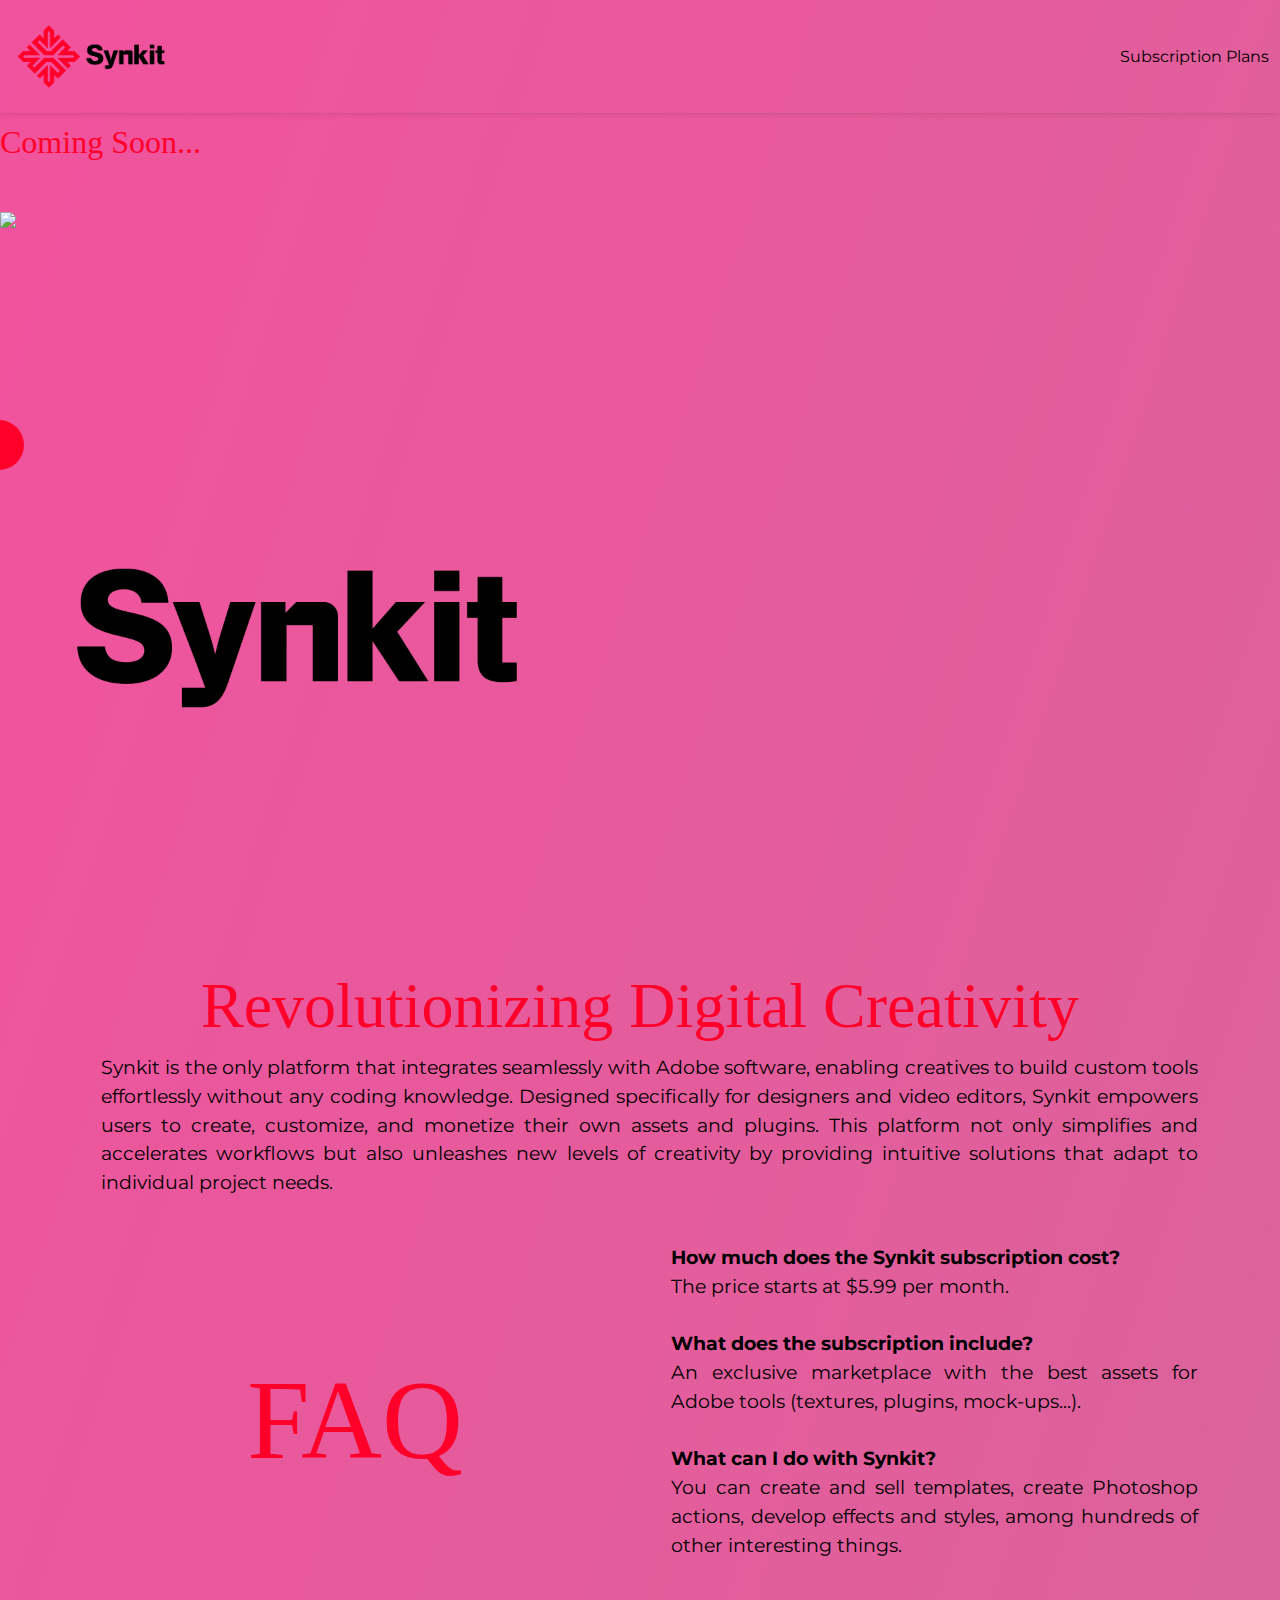
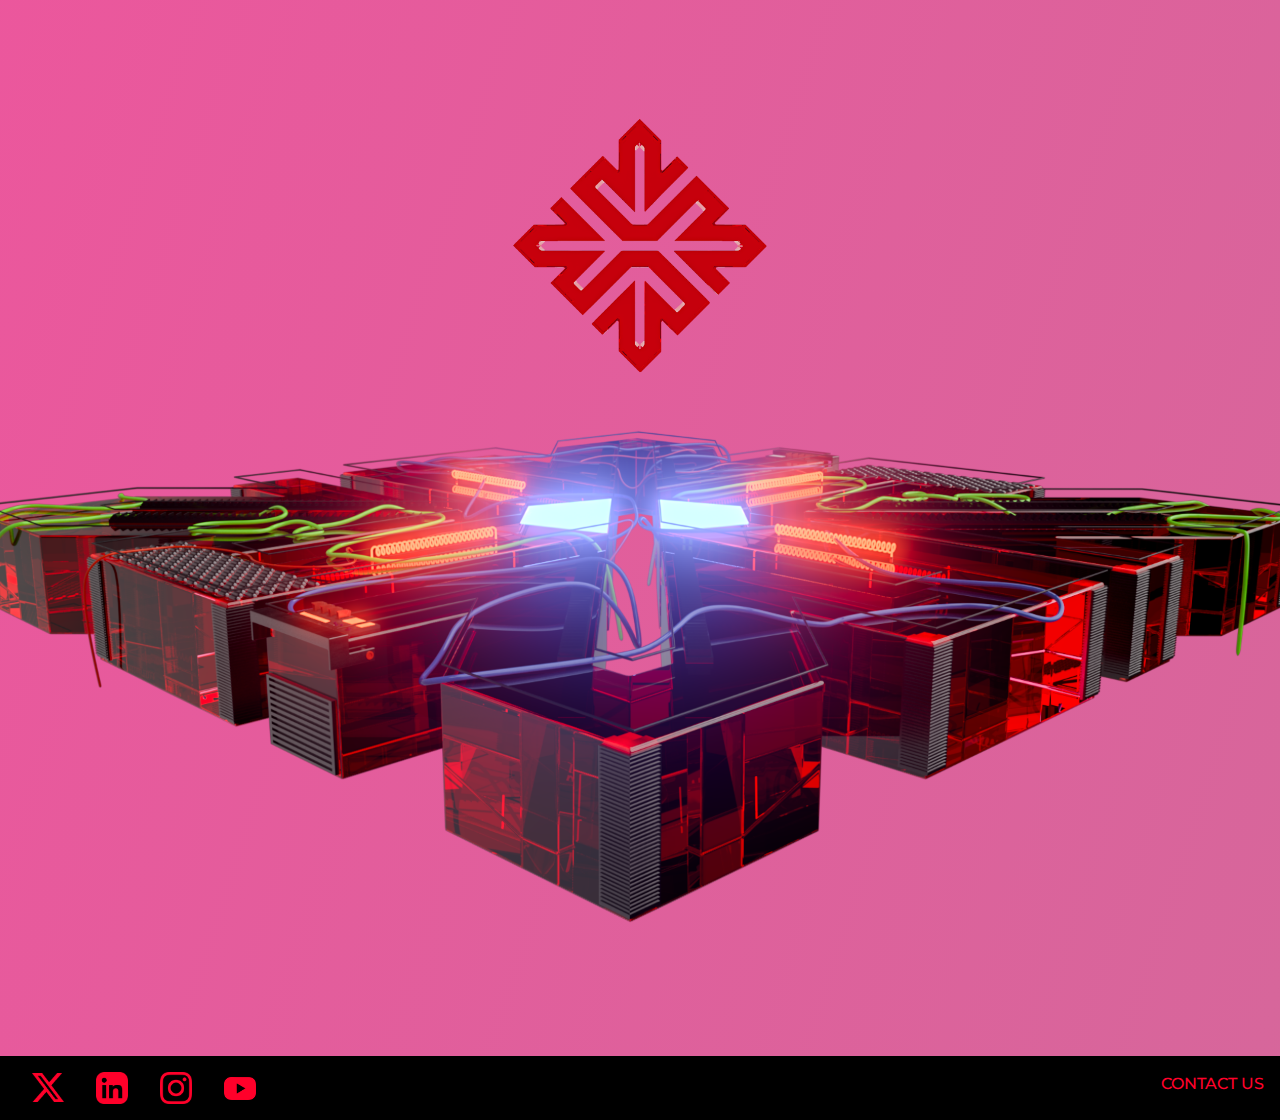
==== commit 3e2b0d62: "foto-footer" ====
--- a/index.html
+++ b/index.html
@@ -85,6 +85,9 @@
                         </div>
                     </div>
                 </div>
+                <div class="col">
+                    <img src="IMG/render3.png" class="imagenBottom">
+                </div>
             </div>
         </section>
     </main>
--- a/CSS/stytle.css
+++ b/CSS/stytle.css
@@ -170,6 +170,15 @@
       transform: rotateY(360deg);
   }
 }
+
+.imagenBottom {
+  width: 100%;
+  position: relative;
+}
+
+
+
+
 
 /* PAGINA DE PRODUCTO ////////////*/
 
